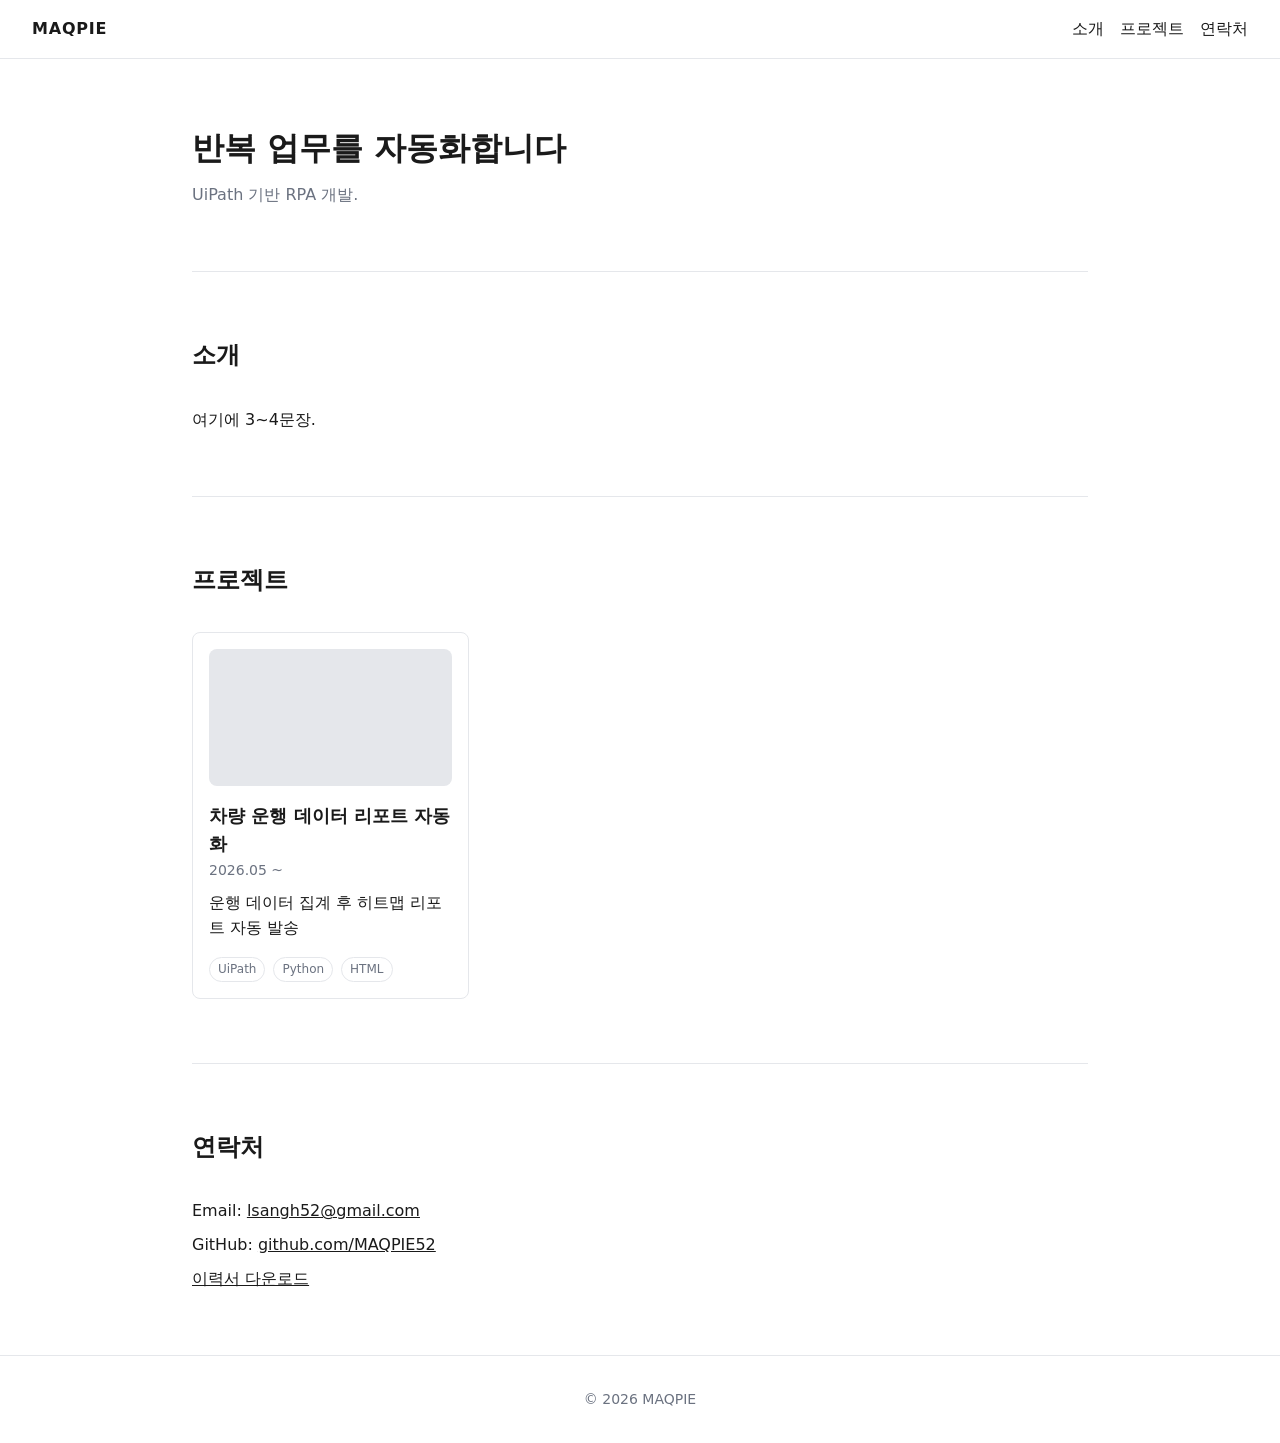
==== index.html @ fbdd6234 "feat: 포트폴리오 기본 뼈대 구현 index.html 마크업을 표준에 맞게 정리하고, projects.json 을 단일 데이터 소스로 쓰는 렌더링 파이프라인을 연결했다.  - " ====
<!DOCTYPE html>
<html lang="ko">
    <head>
        <meta charset="UTF-8">
        <meta name="viewport" content="width=device-width, initial-scale=1.0">
        <title>MAQPIE | Portfolio</title>
        <meta name="description" content="UiPath 기반 RPA 개발자 MAQPIE의 포트폴리오. 반복 업무 자동화 프로젝트를 소개합니다.">
        <meta property="og:type" content="website">
        <meta property="og:title" content="MAQPIE | Portfolio">
        <meta property="og:description" content="UiPath 기반 RPA 개발자 MAQPIE의 포트폴리오.">
        <link rel="stylesheet" href="assets/css/reset.css">
        <link rel="stylesheet" href="assets/css/style.css">
    </head>
    <body>
        <header class="site-header">
            <a href="#hero" class="logo">MAQPIE</a>
            <nav>
                <ul class="nav-list">
                    <li><a href="#about">소개</a></li>
                    <li><a href="#projects">프로젝트</a></li>
                    <li><a href="#contact">연락처</a></li>
                </ul>
            </nav>
        </header>

        <main>
            <section id="hero" class="hero">
                <h1>반복 업무를 자동화합니다</h1>
                <p>UiPath 기반 RPA 개발.</p>
            </section>

            <section id="about">
                <h2>소개</h2>
                <p>여기에 3~4문장.</p>
            </section>

            <section id="projects">
                <h2>프로젝트</h2>
                <!-- 카드는 assets/js/main.js 가 data/projects.json 을 읽어 렌더링합니다 -->
                <ul id="project-list" class="project-list"></ul>
            </section>

            <section id="contact">
                <h2>연락처</h2>
                <ul class="contact-list">
                    <li>Email: <a href="mailto:lsangh52@gmail.com">lsangh52@gmail.com</a></li>
                    <li>GitHub: <a href="https://github.com/MAQPIE52" target="_blank" rel="noopener">github.com/MAQPIE52</a></li>
                    <li><a href="assets/files/resume.pdf" download>이력서 다운로드</a></li>
                </ul>
            </section>
        </main>

        <footer class="site-footer">
            <p>© 2026 MAQPIE</p>
        </footer>

        <script src="assets/js/main.js" defer></script>
    </body>
</html>
---- assets/css/style.css ----
/* MAQPIE Portfolio - 기본 레이아웃 (뼈대) */

:root {
    --color-bg: #ffffff;
    --color-fg: #1a1a1a;
    --color-muted: #6b7280;
    --color-line: #e5e7eb;
    --color-accent: #2563eb;

    --space-sm: 0.5rem;
    --space-md: 1rem;
    --space-lg: 2rem;
    --space-xl: 4rem;

    --radius: 8px;
    --max-width: 960px;
}

body {
    background: var(--color-bg);
    color: var(--color-fg);
    font-family: system-ui, "Apple SD Gothic Neo", "Malgun Gothic", sans-serif;
    line-height: 1.6;
}

/* ---------- 헤더 ---------- */

.site-header {
    position: sticky;
    top: 0;
    z-index: 10;
    display: flex;
    align-items: center;
    justify-content: space-between;
    gap: var(--space-md);
    padding: var(--space-md) var(--space-lg);
    background: var(--color-bg);
    border-bottom: 1px solid var(--color-line);
}

.logo {
    font-weight: 700;
    letter-spacing: 0.05em;
}

.nav-list {
    display: flex;
    gap: var(--space-md);
}

.nav-list a:hover,
.contact-list a:hover {
    color: var(--color-accent);
}

/* ---------- 섹션 공통 ---------- */

main {
    max-width: var(--max-width);
    margin: 0 auto;
    padding: 0 var(--space-lg);
}

main > section {
    padding: var(--space-xl) 0;
    scroll-margin-top: 5rem; /* sticky 헤더에 제목이 가리지 않도록 */
}

main > section + section {
    border-top: 1px solid var(--color-line);
}

h1 {
    font-size: 2rem;
}

h2 {
    font-size: 1.5rem;
    margin-bottom: var(--space-lg);
}

.hero p {
    color: var(--color-muted);
    margin-top: var(--space-sm);
}

/* ---------- 프로젝트 목록 ---------- */

.project-list {
    display: grid;
    grid-template-columns: repeat(auto-fill, minmax(260px, 1fr));
    gap: var(--space-lg);
}

.project-card__link {
    display: block;
    height: 100%;
    padding: var(--space-md);
    border: 1px solid var(--color-line);
    border-radius: var(--radius);
}

.project-card__link:hover {
    border-color: var(--color-accent);
}

.project-card__thumb,
.detail__thumb {
    width: 100%;
    aspect-ratio: 16 / 9;
    object-fit: cover;
    border-radius: var(--radius);
    margin-bottom: var(--space-md);
}

/* 썸네일 파일이 아직 없을 때의 폴백 */
.is-placeholder {
    background: var(--color-line);
}

.project-card__title {
    font-size: 1.125rem;
}

.project-card__period,
.detail__period {
    color: var(--color-muted);
    font-size: 0.875rem;
}

.project-card__summary,
.detail__summary {
    margin-top: var(--space-sm);
}

/* ---------- 기술 스택 태그 ---------- */

.stack-list {
    display: flex;
    flex-wrap: wrap;
    gap: var(--space-sm);
    margin-top: var(--space-md);
}

.stack-tag {
    padding: 0.125rem 0.5rem;
    border: 1px solid var(--color-line);
    border-radius: 999px;
    font-size: 0.75rem;
    color: var(--color-muted);
}

/* ---------- 상세 페이지 ---------- */

.detail__thumb {
    margin-top: var(--space-md);
}

.detail__body {
    margin-top: var(--space-md);
}

.back-link {
    display: inline-block;
    margin-top: var(--space-lg);
    color: var(--color-accent);
}

/* ---------- 연락처 / 푸터 ---------- */

.contact-list {
    display: grid;
    gap: var(--space-sm);
}

.contact-list a {
    text-decoration: underline;
}

.message {
    color: var(--color-muted);
}

.site-footer {
    padding: var(--space-lg);
    border-top: 1px solid var(--color-line);
    text-align: center;
    color: var(--color-muted);
    font-size: 0.875rem;
}

/* ---------- 모바일 ---------- */

@media (max-width: 768px) {
    .site-header {
        flex-direction: column;
        align-items: flex-start;
        gap: var(--space-sm);
    }

    main {
        padding: 0 var(--space-md);
    }

    main > section {
        padding: var(--space-lg) 0;
    }
}
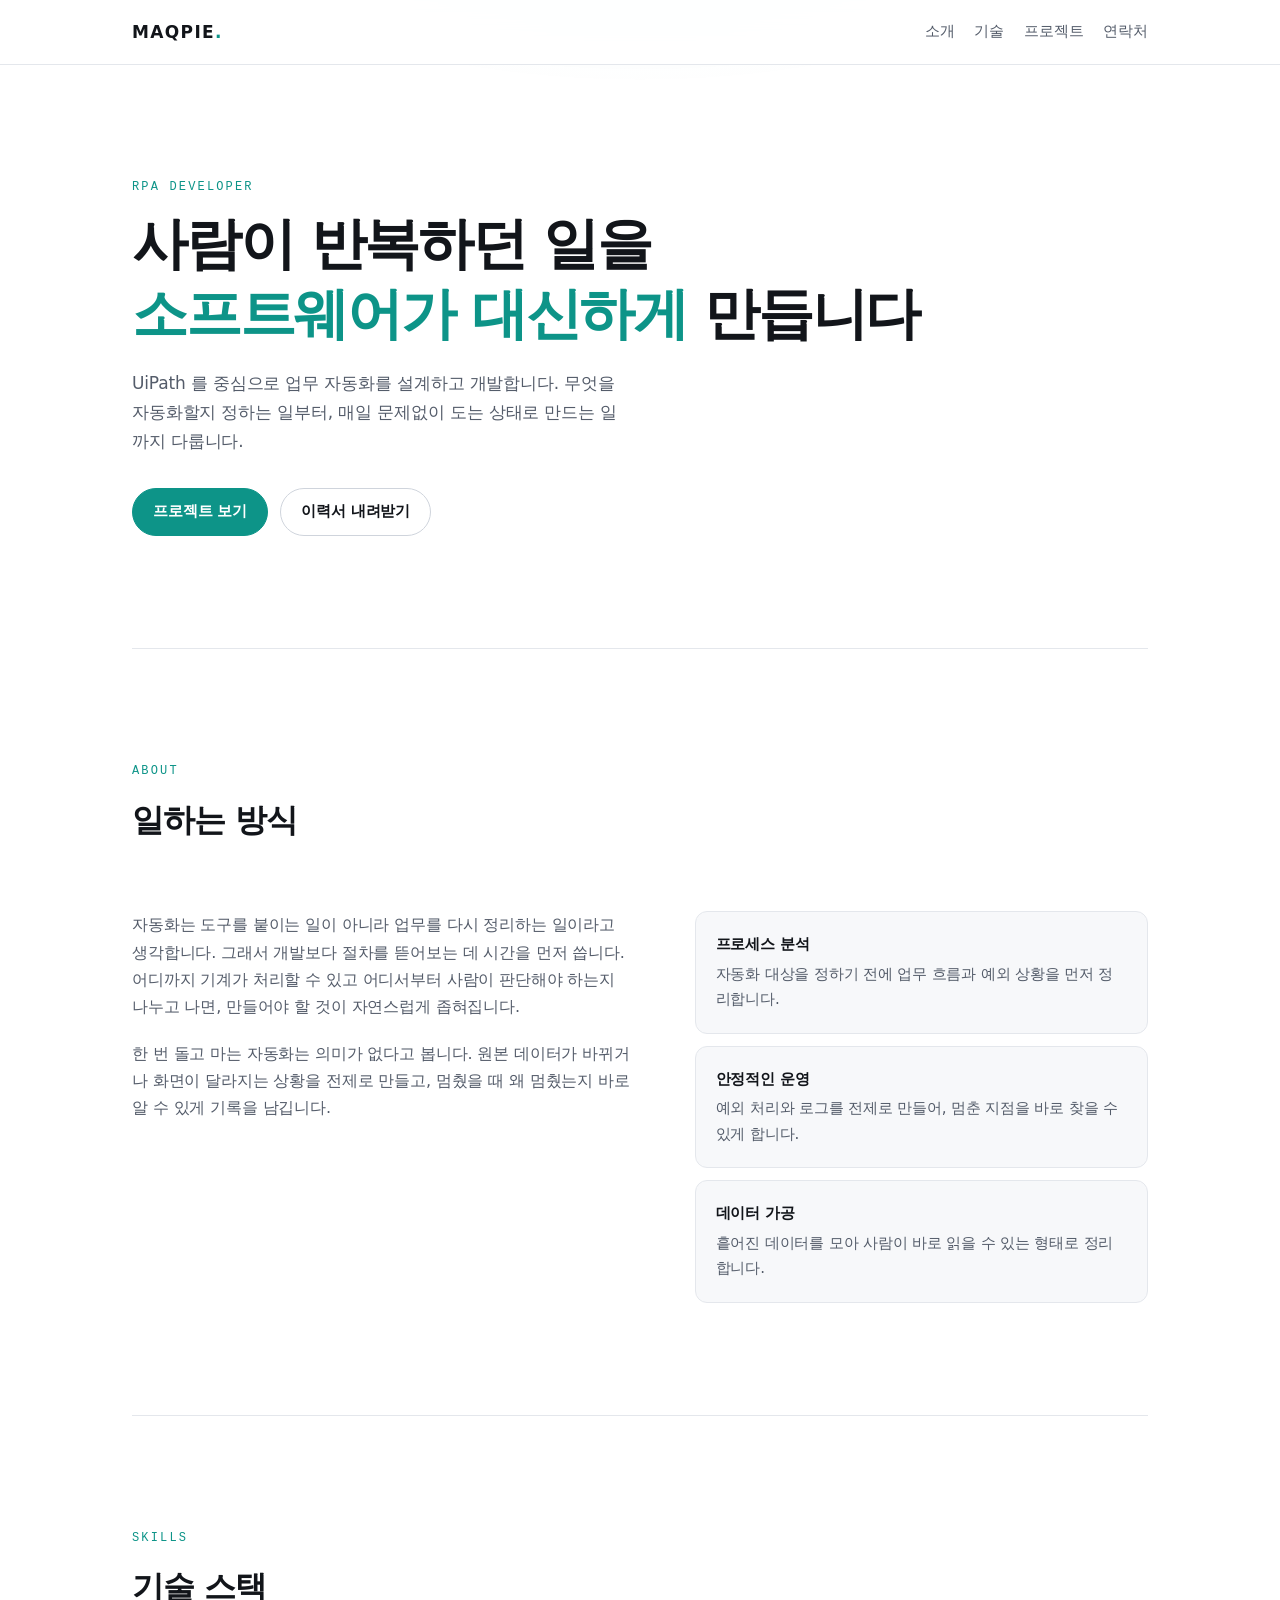
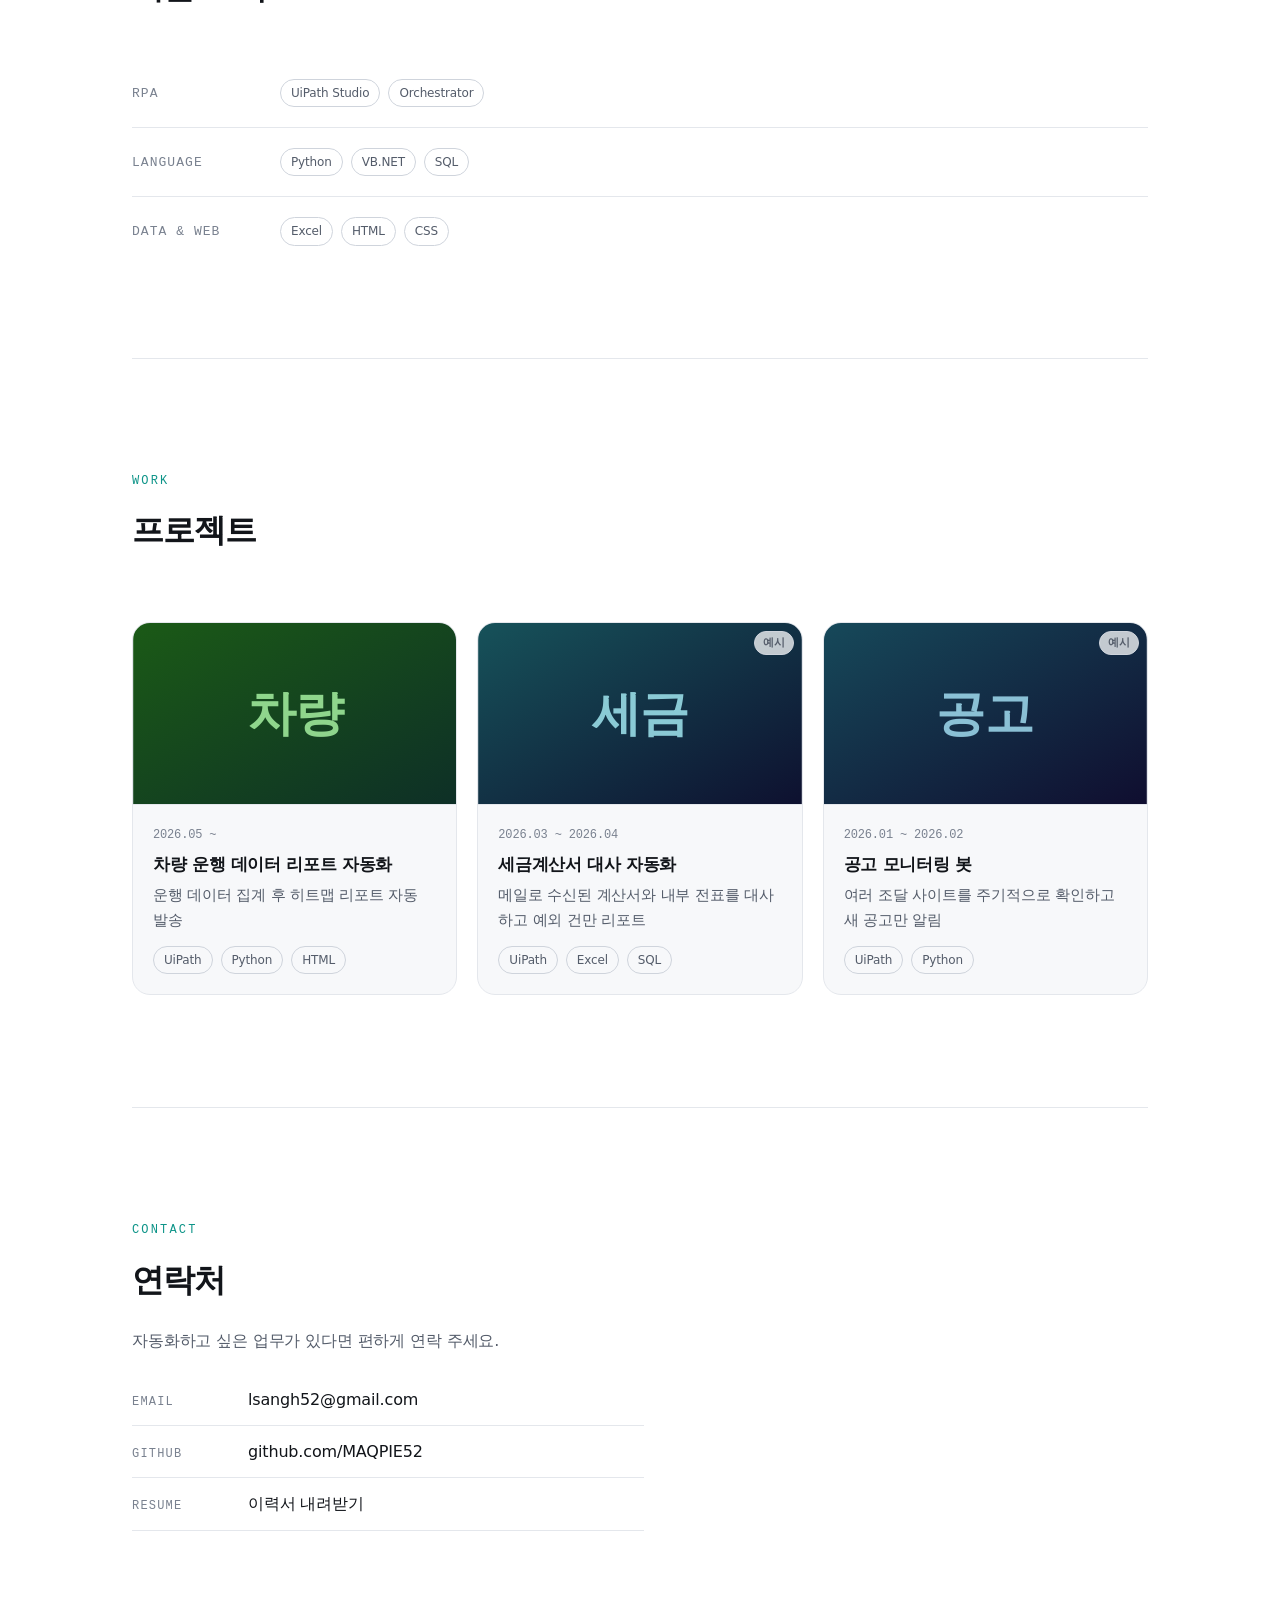
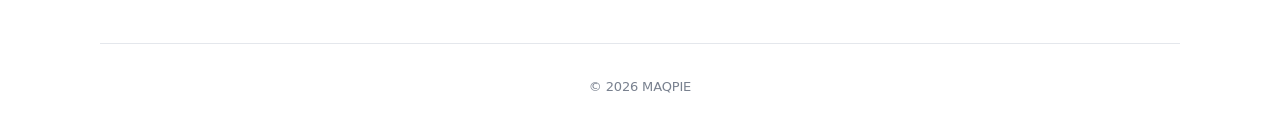
==== commit 88147dc5: "feat: 콘텐츠 채우고 다크 테마로 개편 뼈대만 있던 사이트에 실제 문구와 섹션을 채우고, 대비 강한 다크 테마를 기본으로 적용했다. OS 설정이 라이트일 때만 색을 뒤집는다. " ====
--- a/index.html
+++ b/index.html
@@ -3,49 +3,157 @@
     <head>
         <meta charset="UTF-8">
         <meta name="viewport" content="width=device-width, initial-scale=1.0">
-        <title>MAQPIE | Portfolio</title>
-        <meta name="description" content="UiPath 기반 RPA 개발자 MAQPIE의 포트폴리오. 반복 업무 자동화 프로젝트를 소개합니다.">
+        <meta name="color-scheme" content="dark light">
+        <title>MAQPIE | RPA 개발자 포트폴리오</title>
+        <meta name="description" content="반복 업무를 자동화하는 RPA 개발자 MAQPIE의 포트폴리오. UiPath 기반 업무 자동화 프로젝트를 소개합니다.">
         <meta property="og:type" content="website">
-        <meta property="og:title" content="MAQPIE | Portfolio">
-        <meta property="og:description" content="UiPath 기반 RPA 개발자 MAQPIE의 포트폴리오.">
+        <meta property="og:title" content="MAQPIE | RPA 개발자 포트폴리오">
+        <meta property="og:description" content="반복 업무를 자동화하는 RPA 개발자 MAQPIE의 포트폴리오.">
         <link rel="stylesheet" href="assets/css/reset.css">
         <link rel="stylesheet" href="assets/css/style.css">
     </head>
     <body>
+        <a href="#main" class="skip-link">본문으로 건너뛰기</a>
+
         <header class="site-header">
-            <a href="#hero" class="logo">MAQPIE</a>
-            <nav>
-                <ul class="nav-list">
-                    <li><a href="#about">소개</a></li>
-                    <li><a href="#projects">프로젝트</a></li>
-                    <li><a href="#contact">연락처</a></li>
-                </ul>
-            </nav>
+            <div class="site-header__inner">
+                <a href="#top" class="logo">MAQPIE<span class="logo__dot">.</span></a>
+                <nav aria-label="주요 메뉴">
+                    <ul class="nav-list">
+                        <li><a href="#about">소개</a></li>
+                        <li><a href="#skills">기술</a></li>
+                        <li><a href="#projects">프로젝트</a></li>
+                        <li><a href="#contact">연락처</a></li>
+                    </ul>
+                </nav>
+            </div>
         </header>
 
-        <main>
-            <section id="hero" class="hero">
-                <h1>반복 업무를 자동화합니다</h1>
-                <p>UiPath 기반 RPA 개발.</p>
+        <main id="main">
+            <section id="top" class="hero">
+                <p class="eyebrow">RPA Developer</p>
+                <h1 class="hero__title">
+                    사람이 반복하던 일을<br>
+                    <span class="accent">소프트웨어가 대신하게</span> 만듭니다
+                </h1>
+                <p class="hero__lead">
+                    UiPath 를 중심으로 업무 자동화를 설계하고 개발합니다.
+                    무엇을 자동화할지 정하는 일부터, 매일 문제없이 도는 상태로 만드는 일까지 다룹니다.
+                </p>
+                <div class="hero__actions">
+                    <a href="#projects" class="button button--primary">프로젝트 보기</a>
+                    <a href="assets/files/resume.pdf" class="button" download>이력서 내려받기</a>
+                </div>
             </section>
 
-            <section id="about">
-                <h2>소개</h2>
-                <p>여기에 3~4문장.</p>
+            <section id="about" class="section">
+                <p class="section__label">About</p>
+                <h2 class="section__title">일하는 방식</h2>
+
+                <div class="about">
+                    <div class="about__text">
+                        <p>
+                            자동화는 도구를 붙이는 일이 아니라 업무를 다시 정리하는 일이라고 생각합니다.
+                            그래서 개발보다 절차를 뜯어보는 데 시간을 먼저 씁니다.
+                            어디까지 기계가 처리할 수 있고 어디서부터 사람이 판단해야 하는지 나누고 나면,
+                            만들어야 할 것이 자연스럽게 좁혀집니다.
+                        </p>
+                        <p>
+                            한 번 돌고 마는 자동화는 의미가 없다고 봅니다.
+                            원본 데이터가 바뀌거나 화면이 달라지는 상황을 전제로 만들고,
+                            멈췄을 때 왜 멈췄는지 바로 알 수 있게 기록을 남깁니다.
+                        </p>
+                    </div>
+
+                    <ul class="about__cards">
+                        <li class="card">
+                            <h3 class="card__title">프로세스 분석</h3>
+                            <p class="card__body">
+                                자동화 대상을 정하기 전에 업무 흐름과 예외 상황을 먼저 정리합니다.
+                            </p>
+                        </li>
+                        <li class="card">
+                            <h3 class="card__title">안정적인 운영</h3>
+                            <p class="card__body">
+                                예외 처리와 로그를 전제로 만들어, 멈춘 지점을 바로 찾을 수 있게 합니다.
+                            </p>
+                        </li>
+                        <li class="card">
+                            <h3 class="card__title">데이터 가공</h3>
+                            <p class="card__body">
+                                흩어진 데이터를 모아 사람이 바로 읽을 수 있는 형태로 정리합니다.
+                            </p>
+                        </li>
+                    </ul>
+                </div>
             </section>
 
-            <section id="projects">
-                <h2>프로젝트</h2>
-                <!-- 카드는 assets/js/main.js 가 data/projects.json 을 읽어 렌더링합니다 -->
-                <ul id="project-list" class="project-list"></ul>
+            <!-- 기술 스택은 실제 사용 도구에 맞게 자유롭게 더하거나 빼세요 -->
+            <section id="skills" class="section">
+                <p class="section__label">Skills</p>
+                <h2 class="section__title">기술 스택</h2>
+
+                <dl class="skills">
+                    <div class="skills__group">
+                        <dt>RPA</dt>
+                        <dd>
+                            <ul class="tag-list">
+                                <li class="tag">UiPath Studio</li>
+                                <li class="tag">Orchestrator</li>
+                            </ul>
+                        </dd>
+                    </div>
+                    <div class="skills__group">
+                        <dt>Language</dt>
+                        <dd>
+                            <ul class="tag-list">
+                                <li class="tag">Python</li>
+                                <li class="tag">VB.NET</li>
+                                <li class="tag">SQL</li>
+                            </ul>
+                        </dd>
+                    </div>
+                    <div class="skills__group">
+                        <dt>Data &amp; Web</dt>
+                        <dd>
+                            <ul class="tag-list">
+                                <li class="tag">Excel</li>
+                                <li class="tag">HTML</li>
+                                <li class="tag">CSS</li>
+                            </ul>
+                        </dd>
+                    </div>
+                </dl>
             </section>
 
-            <section id="contact">
-                <h2>연락처</h2>
+            <section id="projects" class="section">
+                <p class="section__label">Work</p>
+                <h2 class="section__title">프로젝트</h2>
+                <!-- 카드는 assets/js/main.js 가 data/projects.json 을 읽어 렌더링합니다 -->
+                <ul id="project-list" class="project-list">
+                    <li class="message">프로젝트를 불러오는 중…</li>
+                </ul>
+            </section>
+
+            <section id="contact" class="section">
+                <p class="section__label">Contact</p>
+                <h2 class="section__title">연락처</h2>
+                <p class="contact__lead">
+                    자동화하고 싶은 업무가 있다면 편하게 연락 주세요.
+                </p>
                 <ul class="contact-list">
-                    <li>Email: <a href="mailto:lsangh52@gmail.com">lsangh52@gmail.com</a></li>
-                    <li>GitHub: <a href="https://github.com/MAQPIE52" target="_blank" rel="noopener">github.com/MAQPIE52</a></li>
-                    <li><a href="assets/files/resume.pdf" download>이력서 다운로드</a></li>
+                    <li>
+                        <span class="contact-list__key">Email</span>
+                        <a href="mailto:lsangh52@gmail.com">lsangh52@gmail.com</a>
+                    </li>
+                    <li>
+                        <span class="contact-list__key">GitHub</span>
+                        <a href="https://github.com/MAQPIE52" target="_blank" rel="noopener">github.com/MAQPIE52</a>
+                    </li>
+                    <li>
+                        <span class="contact-list__key">Resume</span>
+                        <a href="assets/files/resume.pdf" download>이력서 내려받기</a>
+                    </li>
                 </ul>
             </section>
         </main>
--- a/assets/css/style.css
+++ b/assets/css/style.css
@@ -1,59 +1,159 @@
-/* MAQPIE Portfolio - 기본 레이아웃 (뼈대) */
+/* ==================================================================
+   MAQPIE Portfolio - 다크 기본 테마
+   ================================================================== */
 
 :root {
-    --color-bg: #ffffff;
-    --color-fg: #1a1a1a;
-    --color-muted: #6b7280;
-    --color-line: #e5e7eb;
-    --color-accent: #2563eb;
-
-    --space-sm: 0.5rem;
-    --space-md: 1rem;
+    /* 배경 계층 */
+    --bg: #08090c;
+    --surface: #101318;
+    --surface-hover: #151920;
+    --border: #232833;
+    --border-strong: #333a48;
+
+    /* 글자 */
+    --fg: #f2f4f8;
+    --fg-muted: #98a1b0;
+    --fg-faint: #6b7382;
+
+    /* 포인트 */
+    --accent: #5eead4;
+    --accent-dim: #2dd4bf;
+    --accent-glow: rgba(94, 234, 212, 0.14);
+
+    /* 간격 */
+    --space-2xs: 0.25rem;
+    --space-xs: 0.5rem;
+    --space-sm: 0.75rem;
+    --space-md: 1.25rem;
     --space-lg: 2rem;
     --space-xl: 4rem;
-
-    --radius: 8px;
-    --max-width: 960px;
+    --space-2xl: 7rem;
+
+    --radius-sm: 6px;
+    --radius: 12px;
+    --radius-lg: 18px;
+
+    --max-width: 1080px;
+    --header-height: 4rem;
+
+    --font-sans: "Pretendard", -apple-system, BlinkMacSystemFont, system-ui,
+        "Apple SD Gothic Neo", "Malgun Gothic", sans-serif;
+    --font-mono: ui-monospace, SFMono-Regular, "SF Mono", Menlo, monospace;
+}
+
+html {
+    scroll-behavior: smooth;
 }
 
 body {
-    background: var(--color-bg);
-    color: var(--color-fg);
-    font-family: system-ui, "Apple SD Gothic Neo", "Malgun Gothic", sans-serif;
-    line-height: 1.6;
-}
-
-/* ---------- 헤더 ---------- */
+    background: var(--bg);
+    color: var(--fg);
+    font-family: var(--font-sans);
+    font-size: 1rem;
+    line-height: 1.7;
+    letter-spacing: -0.01em;
+    -webkit-font-smoothing: antialiased;
+}
+
+/* 히어로 뒤에 은은한 광원 하나 */
+body::before {
+    content: "";
+    position: fixed;
+    inset: -20vh 0 auto 0;
+    height: 70vh;
+    background: radial-gradient(
+        60% 60% at 50% 0%,
+        var(--accent-glow) 0%,
+        transparent 70%
+    );
+    pointer-events: none;
+    z-index: 0;
+}
+
+body > * {
+    position: relative;
+    z-index: 1;
+}
+
+::selection {
+    background: var(--accent);
+    color: #06231f;
+}
+
+:focus-visible {
+    outline: 2px solid var(--accent);
+    outline-offset: 3px;
+    border-radius: var(--radius-sm);
+}
+
+.skip-link {
+    position: absolute;
+    left: -9999px;
+    top: var(--space-xs);
+    padding: var(--space-xs) var(--space-md);
+    background: var(--accent);
+    color: #06231f;
+    border-radius: var(--radius-sm);
+    font-weight: 600;
+}
+
+.skip-link:focus {
+    left: var(--space-md);
+    z-index: 100;
+}
+
+/* ------------------------------------------------------------------
+   헤더
+   ------------------------------------------------------------------ */
 
 .site-header {
     position: sticky;
     top: 0;
-    z-index: 10;
+    z-index: 20;
+    background: color-mix(in srgb, var(--bg) 82%, transparent);
+    backdrop-filter: blur(12px);
+    border-bottom: 1px solid var(--border);
+}
+
+.site-header__inner {
+    max-width: var(--max-width);
+    height: var(--header-height);
+    margin: 0 auto;
+    padding: 0 var(--space-lg);
     display: flex;
     align-items: center;
     justify-content: space-between;
     gap: var(--space-md);
-    padding: var(--space-md) var(--space-lg);
-    background: var(--color-bg);
-    border-bottom: 1px solid var(--color-line);
 }
 
 .logo {
-    font-weight: 700;
-    letter-spacing: 0.05em;
+    font-weight: 800;
+    font-size: 1.0625rem;
+    letter-spacing: 0.08em;
+}
+
+.logo__dot {
+    color: var(--accent);
 }
 
 .nav-list {
     display: flex;
     gap: var(--space-md);
-}
-
-.nav-list a:hover,
-.contact-list a:hover {
-    color: var(--color-accent);
-}
-
-/* ---------- 섹션 공통 ---------- */
+    font-size: 0.9375rem;
+    color: var(--fg-muted);
+}
+
+.nav-list a {
+    transition: color 0.15s ease;
+}
+
+.nav-list a:hover {
+    color: var(--fg);
+}
+
+/* ------------------------------------------------------------------
+   레이아웃 공통
+   ------------------------------------------------------------------ */
 
 main {
     max-width: var(--max-width);
@@ -61,148 +161,501 @@
     padding: 0 var(--space-lg);
 }
 
-main > section {
-    padding: var(--space-xl) 0;
-    scroll-margin-top: 5rem; /* sticky 헤더에 제목이 가리지 않도록 */
-}
-
-main > section + section {
-    border-top: 1px solid var(--color-line);
-}
-
-h1 {
-    font-size: 2rem;
-}
-
-h2 {
-    font-size: 1.5rem;
-    margin-bottom: var(--space-lg);
-}
-
-.hero p {
-    color: var(--color-muted);
-    margin-top: var(--space-sm);
-}
-
-/* ---------- 프로젝트 목록 ---------- */
+.section {
+    padding: var(--space-2xl) 0;
+    border-top: 1px solid var(--border);
+    scroll-margin-top: var(--header-height);
+}
+
+.section__label,
+.eyebrow {
+    font-family: var(--font-mono);
+    font-size: 0.75rem;
+    letter-spacing: 0.18em;
+    text-transform: uppercase;
+    color: var(--accent);
+    margin-bottom: var(--space-sm);
+}
+
+.section__title {
+    font-size: clamp(1.5rem, 3vw, 2rem);
+    font-weight: 700;
+    letter-spacing: -0.03em;
+    margin-bottom: var(--space-xl);
+}
+
+.accent {
+    color: var(--accent);
+}
+
+/* ------------------------------------------------------------------
+   히어로
+   ------------------------------------------------------------------ */
+
+.hero {
+    padding: var(--space-2xl) 0;
+    scroll-margin-top: var(--header-height);
+}
+
+.hero__title {
+    font-size: clamp(2rem, 6vw, 3.5rem);
+    font-weight: 800;
+    line-height: 1.25;
+    letter-spacing: -0.04em;
+}
+
+.hero__lead {
+    max-width: 46ch;
+    margin-top: var(--space-md);
+    color: var(--fg-muted);
+    font-size: 1.0625rem;
+}
+
+.hero__actions {
+    display: flex;
+    flex-wrap: wrap;
+    gap: var(--space-sm);
+    margin-top: var(--space-lg);
+}
+
+.button {
+    display: inline-flex;
+    align-items: center;
+    padding: 0.625rem 1.25rem;
+    border: 1px solid var(--border-strong);
+    border-radius: 999px;
+    font-size: 0.9375rem;
+    font-weight: 600;
+    transition: background 0.15s ease, border-color 0.15s ease,
+        transform 0.15s ease;
+}
+
+.button:hover {
+    background: var(--surface-hover);
+    border-color: var(--fg-faint);
+    transform: translateY(-1px);
+}
+
+.button--primary {
+    background: var(--accent);
+    border-color: var(--accent);
+    color: #06231f;
+}
+
+.button--primary:hover {
+    background: var(--accent-dim);
+    border-color: var(--accent-dim);
+}
+
+/* ------------------------------------------------------------------
+   소개
+   ------------------------------------------------------------------ */
+
+.about {
+    display: grid;
+    grid-template-columns: 1.1fr 1fr;
+    gap: var(--space-xl);
+    align-items: start;
+}
+
+.about__text p + p {
+    margin-top: var(--space-md);
+}
+
+.about__text p {
+    color: var(--fg-muted);
+}
+
+.about__cards {
+    display: grid;
+    gap: var(--space-sm);
+}
+
+.card {
+    padding: var(--space-md);
+    background: var(--surface);
+    border: 1px solid var(--border);
+    border-radius: var(--radius);
+}
+
+.card__title {
+    font-size: 0.9375rem;
+    font-weight: 700;
+}
+
+.card__body {
+    margin-top: var(--space-2xs);
+    color: var(--fg-muted);
+    font-size: 0.9375rem;
+}
+
+/* ------------------------------------------------------------------
+   기술 스택
+   ------------------------------------------------------------------ */
+
+.skills {
+    display: grid;
+    gap: var(--space-md);
+}
+
+.skills__group {
+    display: grid;
+    grid-template-columns: 8rem 1fr;
+    gap: var(--space-md);
+    align-items: baseline;
+    padding-bottom: var(--space-md);
+    border-bottom: 1px solid var(--border);
+}
+
+.skills__group:last-child {
+    border-bottom: 0;
+    padding-bottom: 0;
+}
+
+.skills__group dt {
+    font-family: var(--font-mono);
+    font-size: 0.8125rem;
+    letter-spacing: 0.08em;
+    text-transform: uppercase;
+    color: var(--fg-faint);
+}
+
+/* ------------------------------------------------------------------
+   태그
+   ------------------------------------------------------------------ */
+
+.tag-list {
+    display: flex;
+    flex-wrap: wrap;
+    gap: var(--space-xs);
+}
+
+.tag {
+    padding: 0.1875rem 0.625rem;
+    border: 1px solid var(--border-strong);
+    border-radius: 999px;
+    font-size: 0.75rem;
+    color: var(--fg-muted);
+    white-space: nowrap;
+}
+
+/* ------------------------------------------------------------------
+   프로젝트 목록
+   ------------------------------------------------------------------ */
 
 .project-list {
     display: grid;
-    grid-template-columns: repeat(auto-fill, minmax(260px, 1fr));
+    grid-template-columns: repeat(auto-fill, minmax(280px, 1fr));
+    gap: var(--space-md);
+}
+
+.project-card__link {
+    display: flex;
+    flex-direction: column;
+    height: 100%;
+    background: var(--surface);
+    border: 1px solid var(--border);
+    border-radius: var(--radius-lg);
+    overflow: hidden;
+    transition: border-color 0.15s ease, transform 0.15s ease,
+        background 0.15s ease;
+}
+
+.project-card__link:hover {
+    background: var(--surface-hover);
+    border-color: var(--border-strong);
+    transform: translateY(-3px);
+}
+
+.project-card__media {
+    position: relative;
+    border-bottom: 1px solid var(--border);
+}
+
+.project-card__thumb {
+    width: 100%;
+    aspect-ratio: 16 / 9;
+    object-fit: cover;
+}
+
+.badge {
+    position: absolute;
+    top: var(--space-xs);
+    right: var(--space-xs);
+    padding: 0.125rem 0.5rem;
+    border-radius: 999px;
+    background: color-mix(in srgb, var(--bg) 75%, transparent);
+    border: 1px solid var(--border-strong);
+    backdrop-filter: blur(6px);
+    font-size: 0.6875rem;
+    font-weight: 600;
+    color: var(--fg-muted);
+}
+
+.project-card__body {
+    display: flex;
+    flex-direction: column;
+    gap: var(--space-2xs);
+    padding: var(--space-md);
+}
+
+.project-card__period {
+    font-family: var(--font-mono);
+    font-size: 0.75rem;
+    color: var(--fg-faint);
+}
+
+.project-card__title {
+    font-size: 1.0625rem;
+    font-weight: 700;
+    letter-spacing: -0.02em;
+}
+
+.project-card__summary {
+    color: var(--fg-muted);
+    font-size: 0.9375rem;
+}
+
+.project-card__body .tag-list {
+    margin-top: var(--space-xs);
+}
+
+/* ------------------------------------------------------------------
+   프로젝트 상세
+   ------------------------------------------------------------------ */
+
+.detail {
+    padding: var(--space-xl) 0 var(--space-2xl);
+}
+
+.detail__title {
+    font-size: clamp(1.75rem, 4vw, 2.5rem);
+    font-weight: 800;
+    letter-spacing: -0.03em;
+    line-height: 1.3;
+}
+
+.detail__summary {
+    margin-top: var(--space-xs);
+    color: var(--fg-muted);
+    font-size: 1.0625rem;
+}
+
+.detail__meta {
+    display: flex;
+    flex-wrap: wrap;
     gap: var(--space-lg);
-}
-
-.project-card__link {
-    display: block;
-    height: 100%;
-    padding: var(--space-md);
-    border: 1px solid var(--color-line);
-    border-radius: var(--radius);
-}
-
-.project-card__link:hover {
-    border-color: var(--color-accent);
-}
-
-.project-card__thumb,
+    margin-top: var(--space-md);
+    padding-top: var(--space-md);
+    border-top: 1px solid var(--border);
+}
+
+.detail__meta dt {
+    font-family: var(--font-mono);
+    font-size: 0.75rem;
+    letter-spacing: 0.08em;
+    text-transform: uppercase;
+    color: var(--fg-faint);
+}
+
+.detail__meta dd {
+    font-size: 0.9375rem;
+}
+
 .detail__thumb {
     width: 100%;
     aspect-ratio: 16 / 9;
+    max-height: 22rem;
     object-fit: cover;
-    border-radius: var(--radius);
-    margin-bottom: var(--space-md);
-}
-
-/* 썸네일 파일이 아직 없을 때의 폴백 */
-.is-placeholder {
-    background: var(--color-line);
-}
-
-.project-card__title {
-    font-size: 1.125rem;
-}
-
-.project-card__period,
-.detail__period {
-    color: var(--color-muted);
-    font-size: 0.875rem;
-}
-
-.project-card__summary,
-.detail__summary {
-    margin-top: var(--space-sm);
-}
-
-/* ---------- 기술 스택 태그 ---------- */
-
-.stack-list {
-    display: flex;
-    flex-wrap: wrap;
-    gap: var(--space-sm);
-    margin-top: var(--space-md);
-}
-
-.stack-tag {
-    padding: 0.125rem 0.5rem;
-    border: 1px solid var(--color-line);
-    border-radius: 999px;
-    font-size: 0.75rem;
-    color: var(--color-muted);
-}
-
-/* ---------- 상세 페이지 ---------- */
-
-.detail__thumb {
-    margin-top: var(--space-md);
-}
-
-.detail__body {
-    margin-top: var(--space-md);
+    margin-top: var(--space-lg);
+    border: 1px solid var(--border);
+    border-radius: var(--radius-lg);
+}
+
+.detail__block {
+    margin-top: var(--space-xl);
+}
+
+.detail__block-title {
+    font-size: 0.8125rem;
+    font-family: var(--font-mono);
+    letter-spacing: 0.14em;
+    text-transform: uppercase;
+    color: var(--accent);
+    margin-bottom: var(--space-sm);
+}
+
+.detail__block p {
+    color: var(--fg-muted);
+    max-width: 68ch;
+}
+
+.detail__steps {
+    display: grid;
+    gap: var(--space-xs);
+    max-width: 68ch;
+    color: var(--fg-muted);
+}
+
+.detail__steps li {
+    position: relative;
+    padding-left: 1.25rem;
+}
+
+.detail__steps li::before {
+    content: "";
+    position: absolute;
+    left: 0;
+    top: 0.75em;
+    width: 6px;
+    height: 6px;
+    border-radius: 50%;
+    background: var(--accent);
 }
 
 .back-link {
     display: inline-block;
-    margin-top: var(--space-lg);
-    color: var(--color-accent);
-}
-
-/* ---------- 연락처 / 푸터 ---------- */
+    margin: var(--space-2xl) 0 var(--space-xl);
+    color: var(--fg-muted);
+    font-size: 0.9375rem;
+    transition: color 0.15s ease;
+}
+
+.back-link:hover {
+    color: var(--accent);
+}
+
+/* ------------------------------------------------------------------
+   연락처 / 푸터 / 상태 메시지
+   ------------------------------------------------------------------ */
+
+/* 연락처는 제목 바로 아래 안내 문구가 붙으므로 제목 여백을 줄입니다. */
+#contact .section__title {
+    margin-bottom: var(--space-md);
+}
+
+.contact__lead {
+    color: var(--fg-muted);
+    margin-bottom: var(--space-lg);
+}
 
 .contact-list {
     display: grid;
     gap: var(--space-sm);
+    max-width: 32rem;
+}
+
+.contact-list li {
+    display: grid;
+    grid-template-columns: 6rem 1fr;
+    gap: var(--space-md);
+    align-items: baseline;
+    padding-bottom: var(--space-sm);
+    border-bottom: 1px solid var(--border);
+}
+
+.contact-list__key {
+    font-family: var(--font-mono);
+    font-size: 0.75rem;
+    letter-spacing: 0.1em;
+    text-transform: uppercase;
+    color: var(--fg-faint);
 }
 
 .contact-list a {
-    text-decoration: underline;
+    color: var(--fg);
+    transition: color 0.15s ease;
+}
+
+.contact-list a:hover {
+    color: var(--accent);
 }
 
 .message {
-    color: var(--color-muted);
+    color: var(--fg-faint);
+    font-size: 0.9375rem;
 }
 
 .site-footer {
+    max-width: var(--max-width);
+    margin: 0 auto;
     padding: var(--space-lg);
-    border-top: 1px solid var(--color-line);
+    border-top: 1px solid var(--border);
     text-align: center;
-    color: var(--color-muted);
-    font-size: 0.875rem;
-}
-
-/* ---------- 모바일 ---------- */
-
-@media (max-width: 768px) {
-    .site-header {
-        flex-direction: column;
-        align-items: flex-start;
+    color: var(--fg-faint);
+    font-size: 0.8125rem;
+}
+
+/* ------------------------------------------------------------------
+   반응형
+   ------------------------------------------------------------------ */
+
+@media (max-width: 900px) {
+    .about {
+        grid-template-columns: 1fr;
+        gap: var(--space-lg);
+    }
+}
+
+@media (max-width: 640px) {
+    :root {
+        --space-2xl: 4rem;
+        --space-xl: 2.5rem;
+    }
+
+    main,
+    .site-header__inner {
+        padding-left: var(--space-md);
+        padding-right: var(--space-md);
+    }
+
+    .site-header__inner {
         gap: var(--space-sm);
     }
 
-    main {
-        padding: 0 var(--space-md);
-    }
-
-    main > section {
-        padding: var(--space-lg) 0;
-    }
-}
+    .nav-list {
+        gap: var(--space-sm);
+        font-size: 0.875rem;
+    }
+
+    .skills__group {
+        grid-template-columns: 1fr;
+        gap: var(--space-xs);
+    }
+
+    .contact-list li {
+        grid-template-columns: 1fr;
+        gap: var(--space-2xs);
+    }
+}
+
+/* ------------------------------------------------------------------
+   라이트 모드 - OS 설정이 밝은 테마일 때만 색을 뒤집습니다.
+   ------------------------------------------------------------------ */
+
+@media (prefers-color-scheme: light) {
+    :root {
+        --bg: #ffffff;
+        --surface: #f7f8fa;
+        --surface-hover: #f0f2f5;
+        --border: #e4e7ec;
+        --border-strong: #cfd4dc;
+
+        --fg: #12151a;
+        --fg-muted: #545c6a;
+        --fg-faint: #79818f;
+
+        --accent: #0d9488;
+        --accent-dim: #0f766e;
+        --accent-glow: rgba(13, 148, 136, 0.1);
+    }
+
+    .button--primary,
+    ::selection {
+        color: #ffffff;
+    }
+
+    .skip-link {
+        color: #ffffff;
+    }
+}
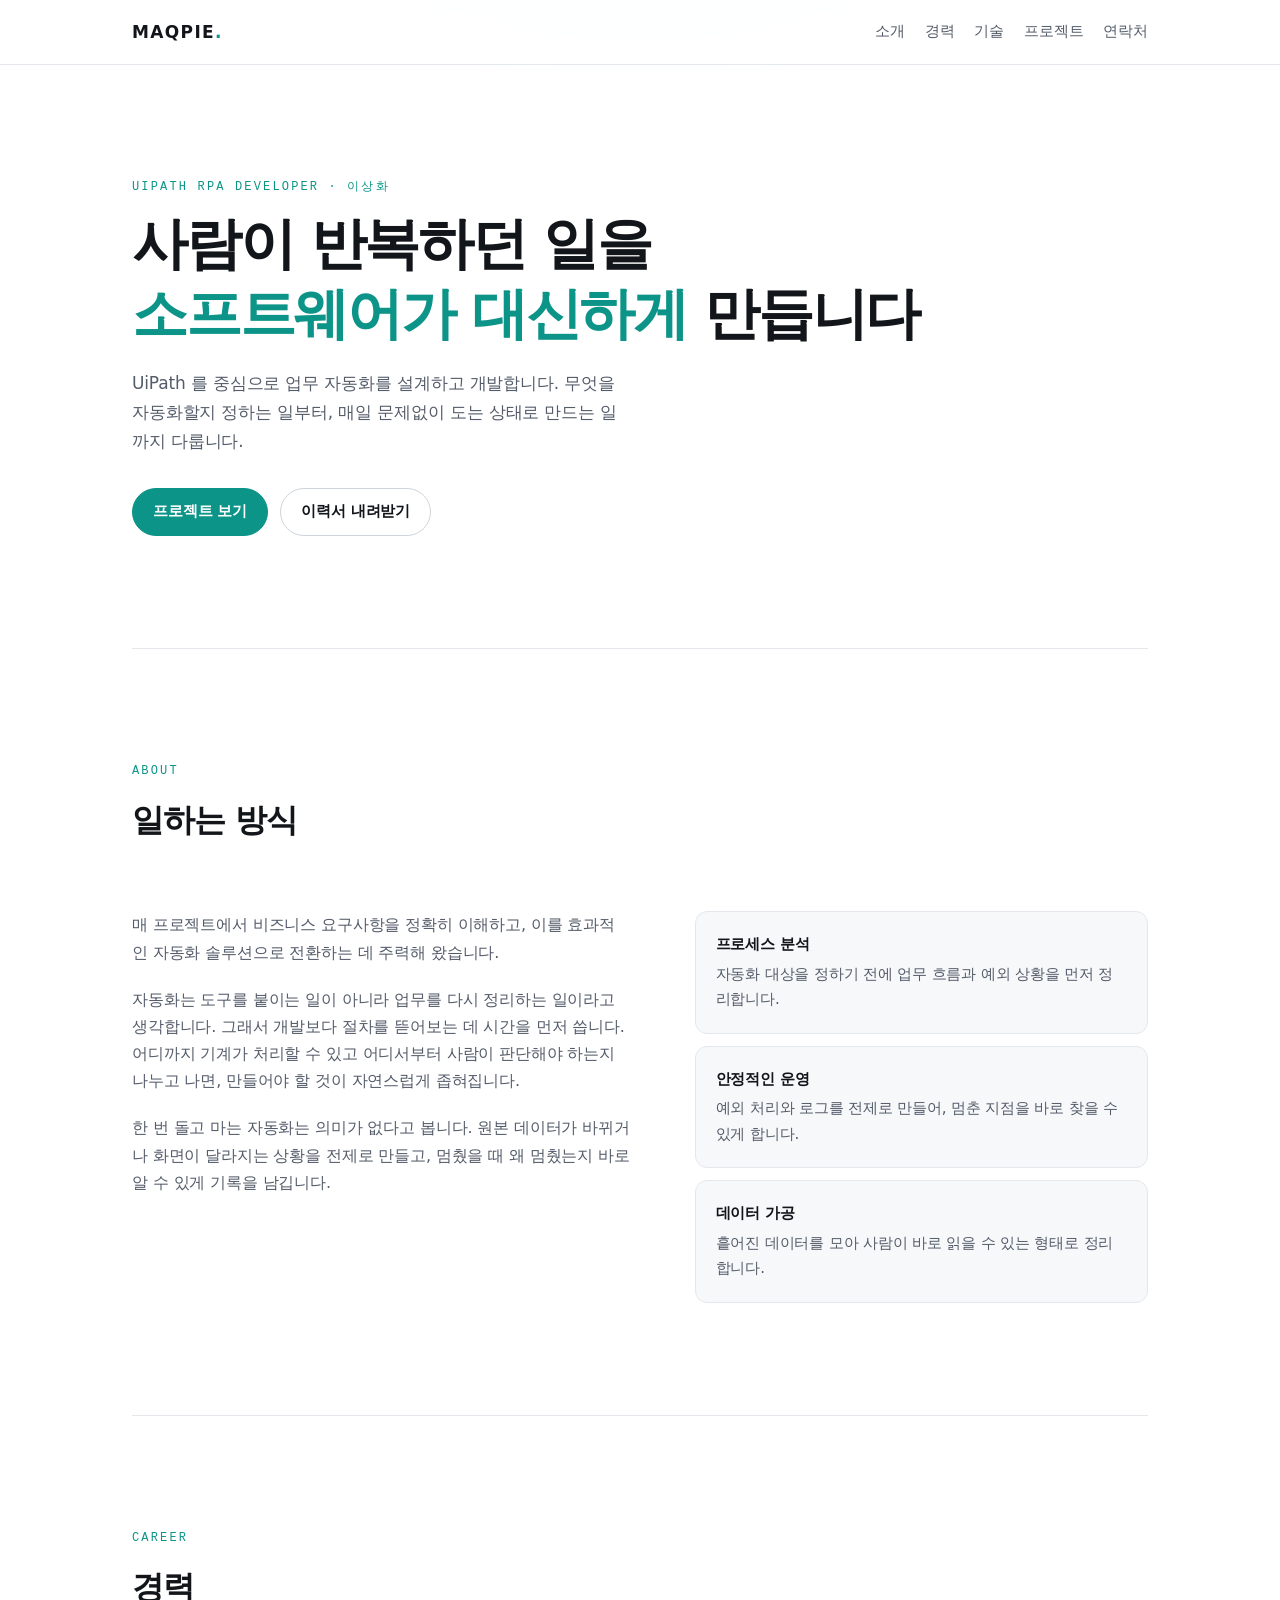
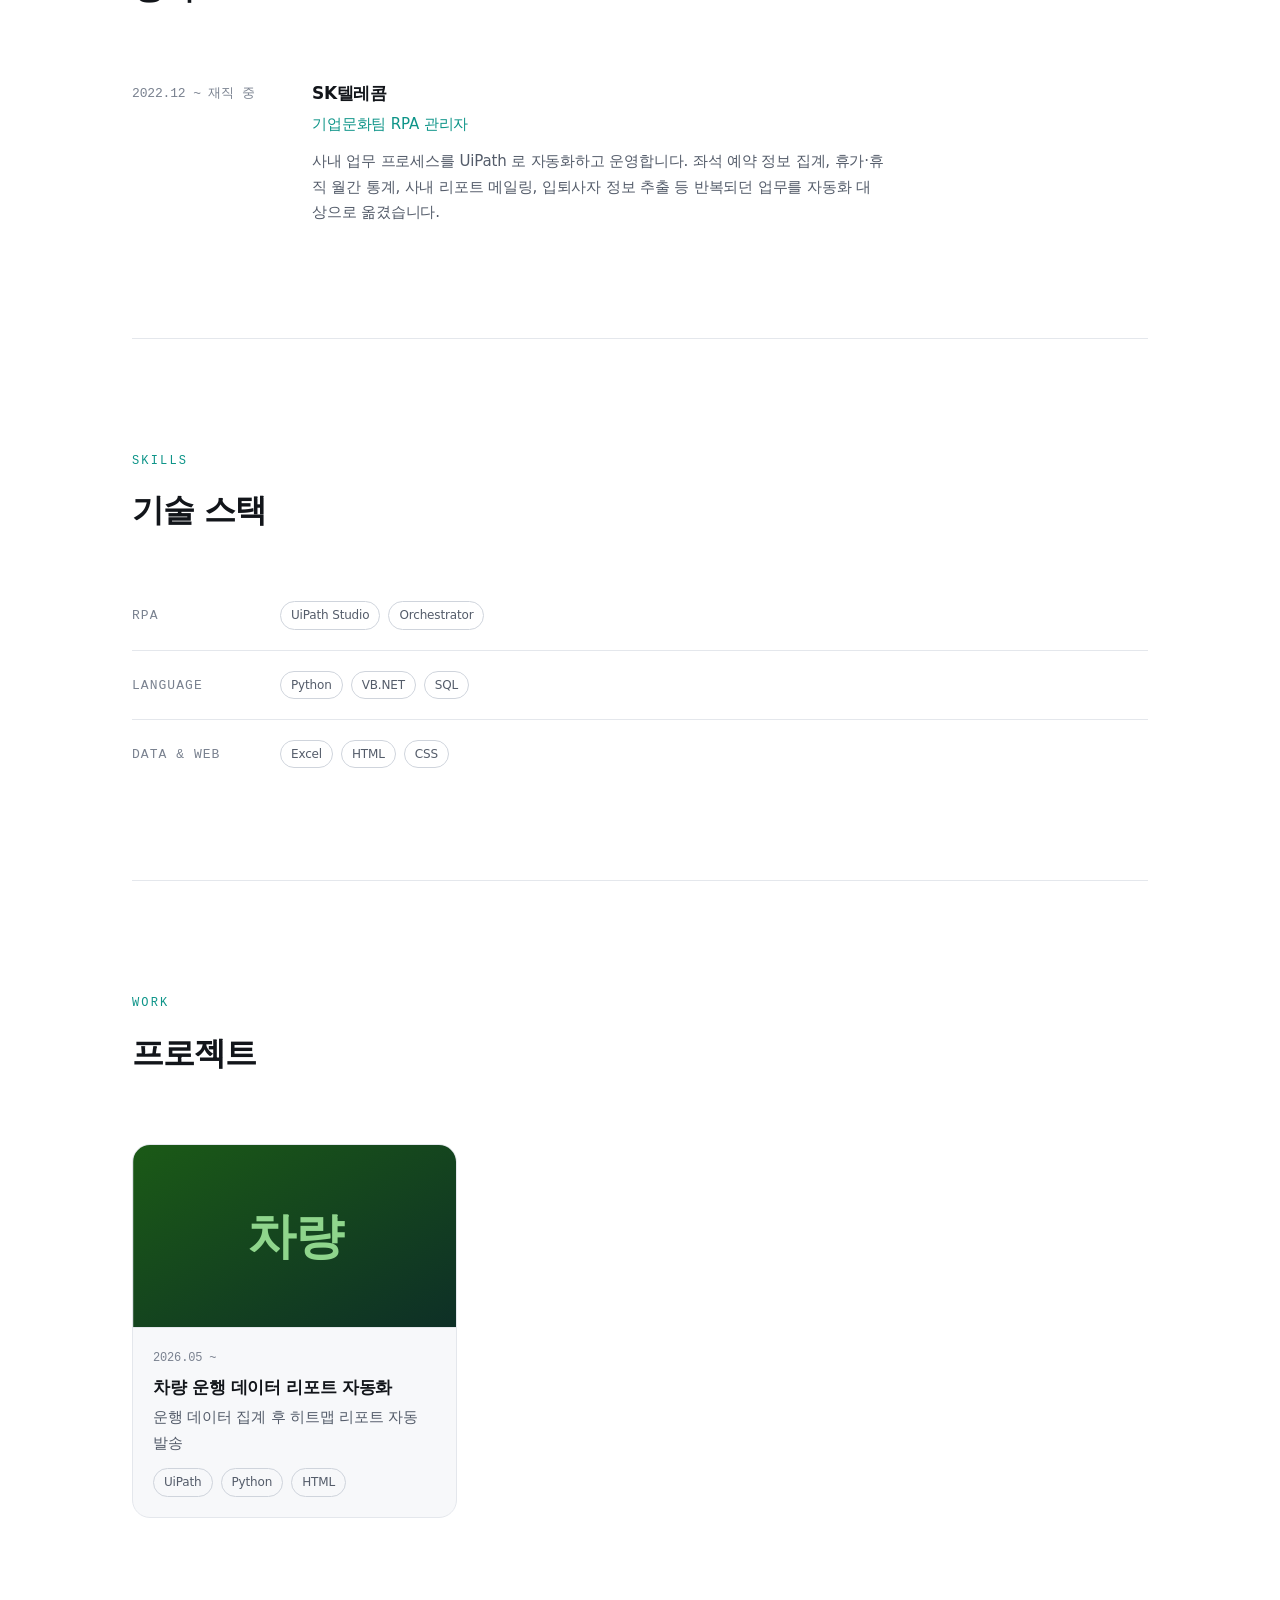
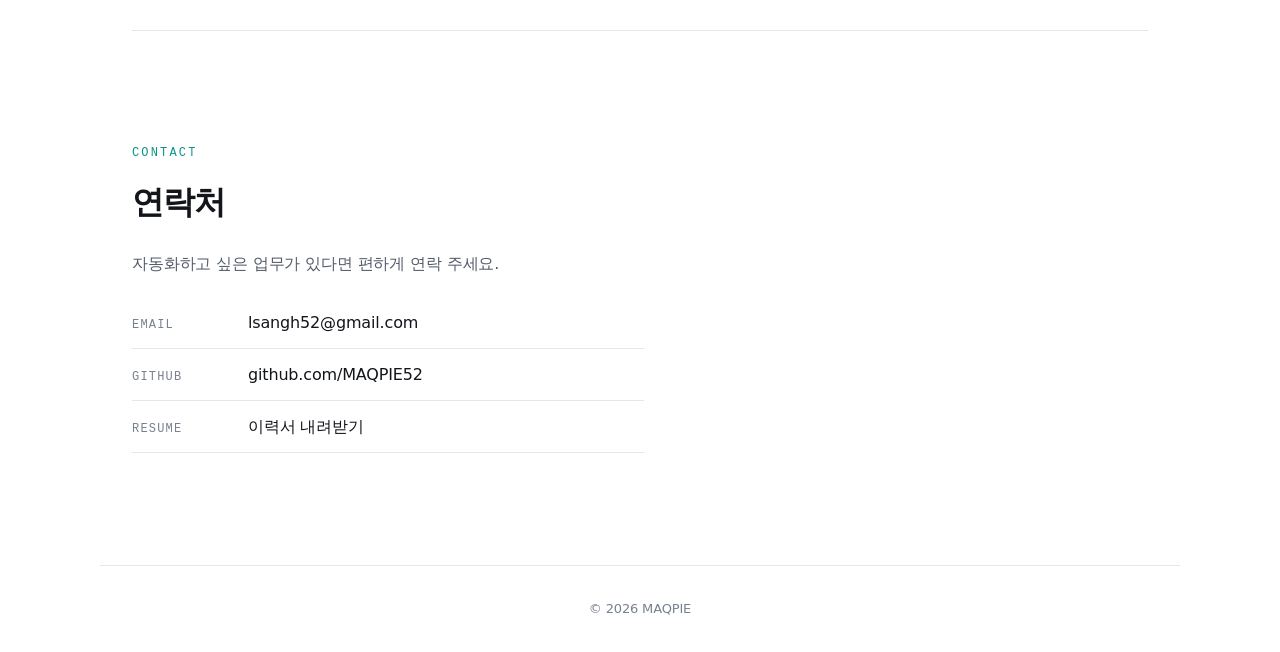
==== commit 2407b40b: "feat: Notion 원본에 맞춰 실제 경력·프로젝트 반영 프로젝트 콘텐츠의 원본을 Notion Portfolio 페이지의 '프로젝트' DB 로 옮기고, 사이트는 그중 '사이트 " ====
--- a/index.html
+++ b/index.html
@@ -4,11 +4,11 @@
         <meta charset="UTF-8">
         <meta name="viewport" content="width=device-width, initial-scale=1.0">
         <meta name="color-scheme" content="dark light">
-        <title>MAQPIE | RPA 개발자 포트폴리오</title>
-        <meta name="description" content="반복 업무를 자동화하는 RPA 개발자 MAQPIE의 포트폴리오. UiPath 기반 업무 자동화 프로젝트를 소개합니다.">
+        <title>이상화 | UiPath RPA 개발자 포트폴리오</title>
+        <meta name="description" content="반복 업무를 자동화하는 UiPath RPA 개발자 이상화의 포트폴리오. 업무 자동화 프로젝트를 소개합니다.">
         <meta property="og:type" content="website">
-        <meta property="og:title" content="MAQPIE | RPA 개발자 포트폴리오">
-        <meta property="og:description" content="반복 업무를 자동화하는 RPA 개발자 MAQPIE의 포트폴리오.">
+        <meta property="og:title" content="이상화 | UiPath RPA 개발자 포트폴리오">
+        <meta property="og:description" content="반복 업무를 자동화하는 UiPath RPA 개발자 이상화의 포트폴리오.">
         <link rel="stylesheet" href="assets/css/reset.css">
         <link rel="stylesheet" href="assets/css/style.css">
     </head>
@@ -21,6 +21,7 @@
                 <nav aria-label="주요 메뉴">
                     <ul class="nav-list">
                         <li><a href="#about">소개</a></li>
+                        <li><a href="#career">경력</a></li>
                         <li><a href="#skills">기술</a></li>
                         <li><a href="#projects">프로젝트</a></li>
                         <li><a href="#contact">연락처</a></li>
@@ -31,7 +32,7 @@
 
         <main id="main">
             <section id="top" class="hero">
-                <p class="eyebrow">RPA Developer</p>
+                <p class="eyebrow">UiPath RPA Developer · 이상화</p>
                 <h1 class="hero__title">
                     사람이 반복하던 일을<br>
                     <span class="accent">소프트웨어가 대신하게</span> 만듭니다
@@ -52,6 +53,10 @@
 
                 <div class="about">
                     <div class="about__text">
+                        <p>
+                            매 프로젝트에서 비즈니스 요구사항을 정확히 이해하고,
+                            이를 효과적인 자동화 솔루션으로 전환하는 데 주력해 왔습니다.
+                        </p>
                         <p>
                             자동화는 도구를 붙이는 일이 아니라 업무를 다시 정리하는 일이라고 생각합니다.
                             그래서 개발보다 절차를 뜯어보는 데 시간을 먼저 씁니다.
@@ -86,6 +91,26 @@
                         </li>
                     </ul>
                 </div>
+            </section>
+
+            <section id="career" class="section">
+                <p class="section__label">Career</p>
+                <h2 class="section__title">경력</h2>
+
+                <ol class="career">
+                    <li class="career__item">
+                        <p class="career__period">2022.12 ~ 재직 중</p>
+                        <div class="career__body">
+                            <h3 class="career__company">SK텔레콤</h3>
+                            <p class="career__role">기업문화팀 RPA 관리자</p>
+                            <p class="career__desc">
+                                사내 업무 프로세스를 UiPath 로 자동화하고 운영합니다.
+                                좌석 예약 정보 집계, 휴가·휴직 월간 통계, 사내 리포트 메일링,
+                                입퇴사자 정보 추출 등 반복되던 업무를 자동화 대상으로 옮겼습니다.
+                            </p>
+                        </div>
+                    </li>
+                </ol>
             </section>
 
             <!-- 기술 스택은 실제 사용 도구에 맞게 자유롭게 더하거나 빼세요 -->
--- a/assets/css/style.css
+++ b/assets/css/style.css
@@ -290,6 +290,54 @@
 }
 
 /* ------------------------------------------------------------------
+   경력
+   ------------------------------------------------------------------ */
+
+.career {
+    display: grid;
+    gap: var(--space-lg);
+}
+
+.career__item {
+    display: grid;
+    grid-template-columns: 10rem 1fr;
+    gap: var(--space-md);
+    padding-bottom: var(--space-lg);
+    border-bottom: 1px solid var(--border);
+}
+
+.career__item:last-child {
+    border-bottom: 0;
+    padding-bottom: 0;
+}
+
+.career__period {
+    font-family: var(--font-mono);
+    font-size: 0.8125rem;
+    color: var(--fg-faint);
+    padding-top: 0.25rem;
+}
+
+.career__company {
+    font-size: 1.0625rem;
+    font-weight: 700;
+    letter-spacing: -0.02em;
+}
+
+.career__role {
+    margin-top: var(--space-2xs);
+    color: var(--accent);
+    font-size: 0.9375rem;
+}
+
+.career__desc {
+    margin-top: var(--space-sm);
+    color: var(--fg-muted);
+    font-size: 0.9375rem;
+    max-width: 60ch;
+}
+
+/* ------------------------------------------------------------------
    기술 스택
    ------------------------------------------------------------------ */
 
@@ -618,9 +666,14 @@
         font-size: 0.875rem;
     }
 
-    .skills__group {
+    .skills__group,
+    .career__item {
         grid-template-columns: 1fr;
         gap: var(--space-xs);
+    }
+
+    .career__period {
+        padding-top: 0;
     }
 
     .contact-list li {
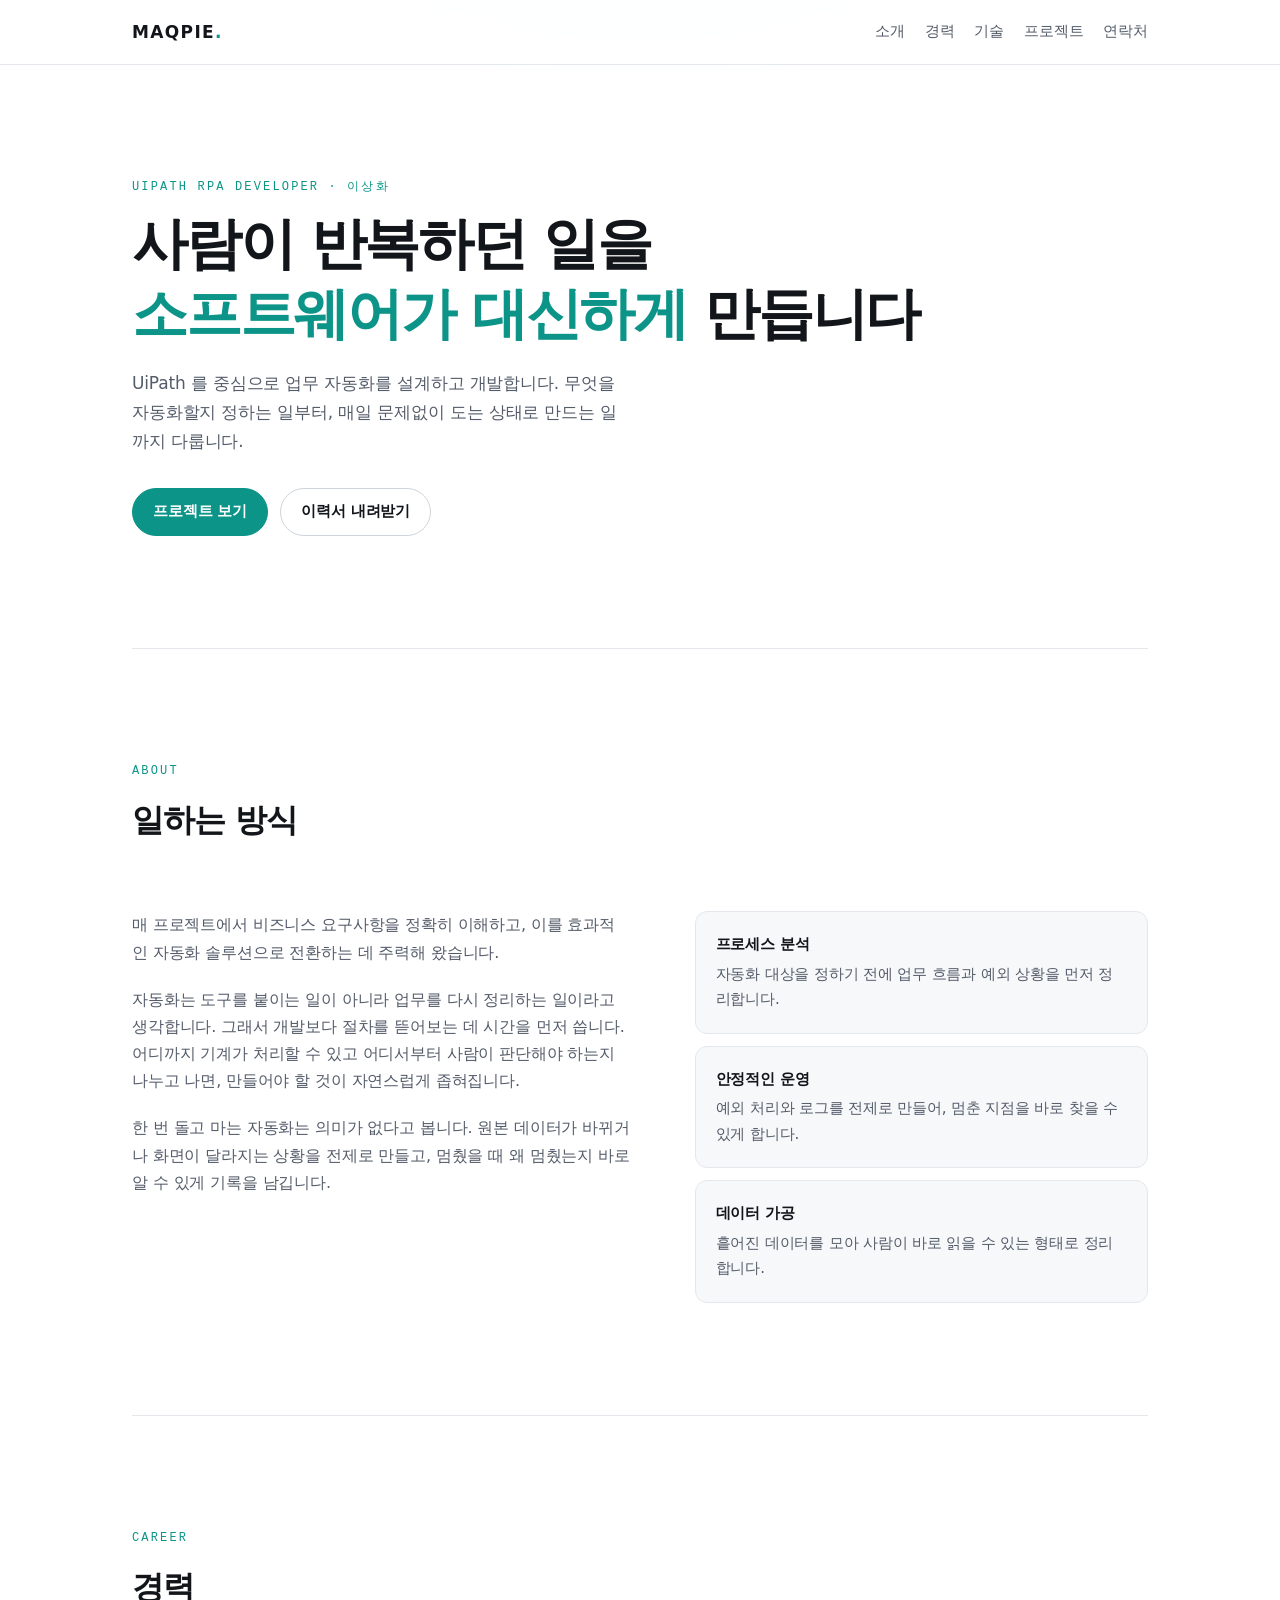
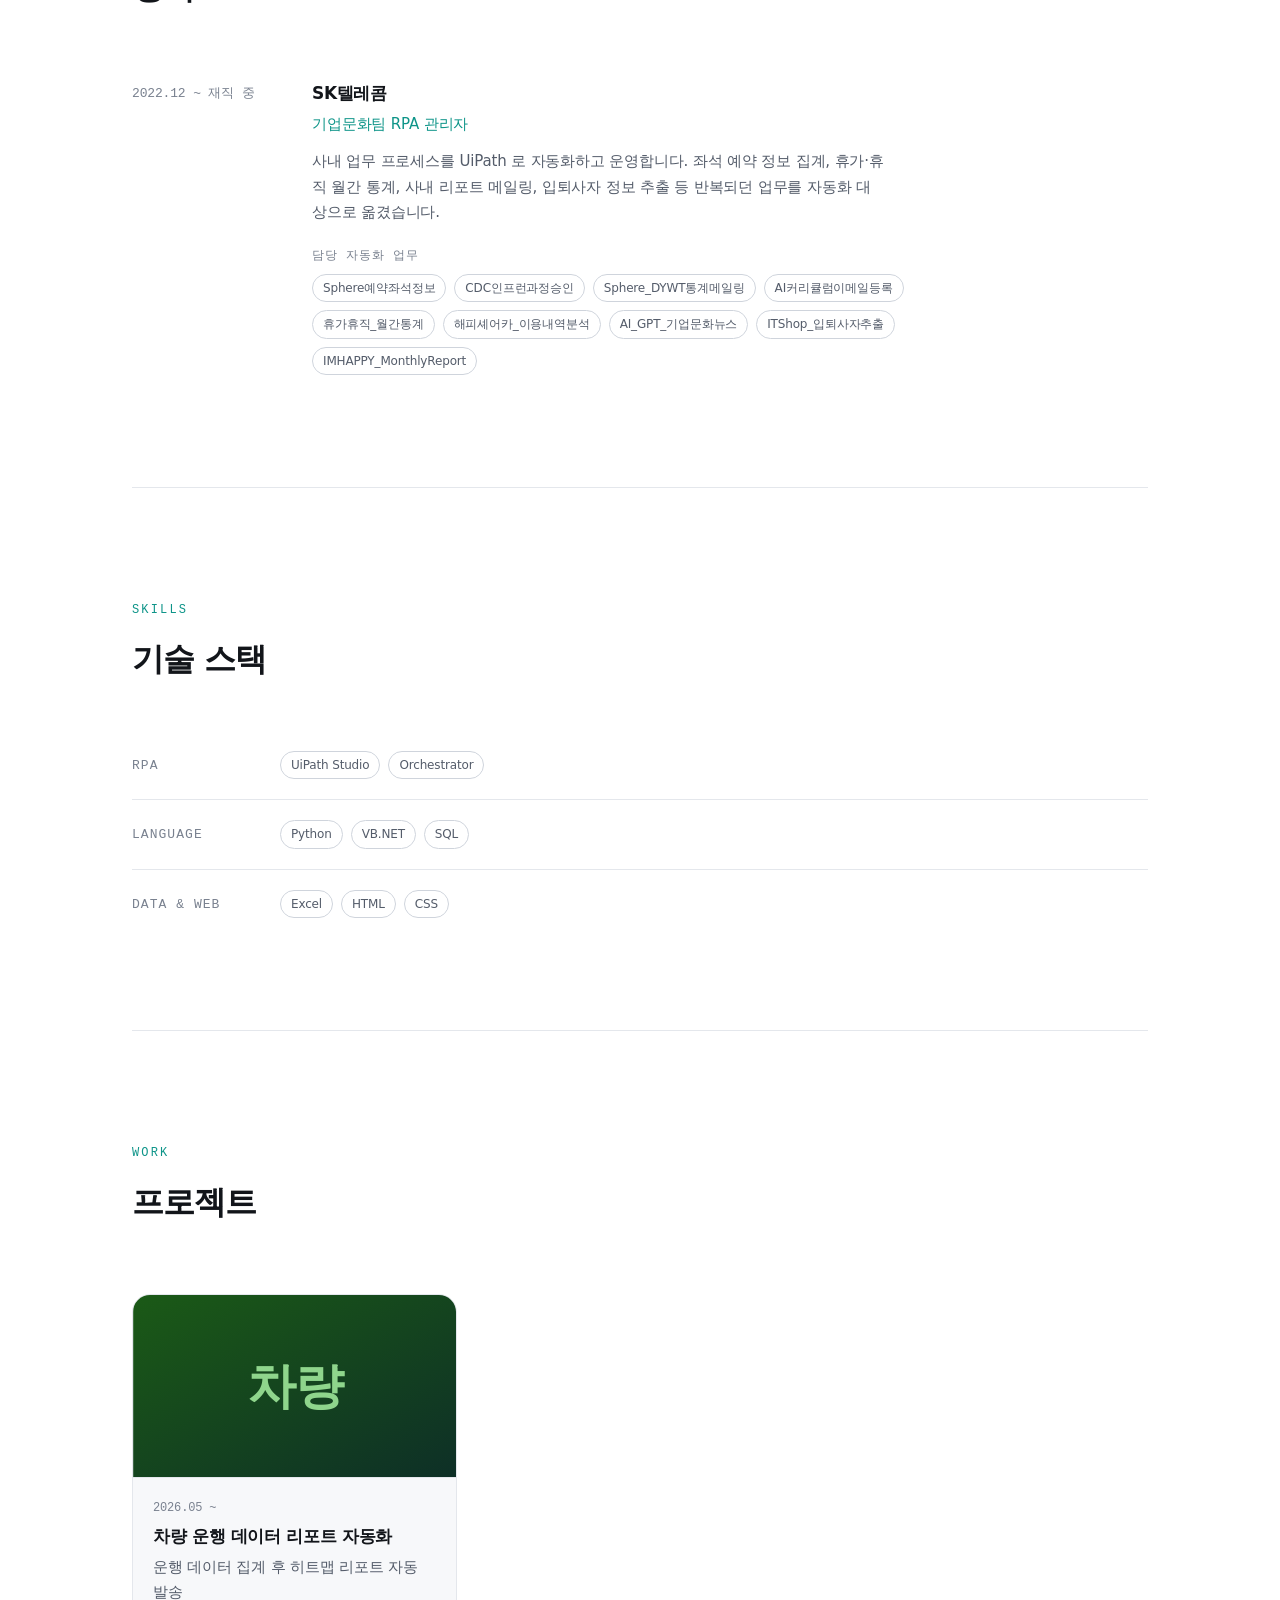
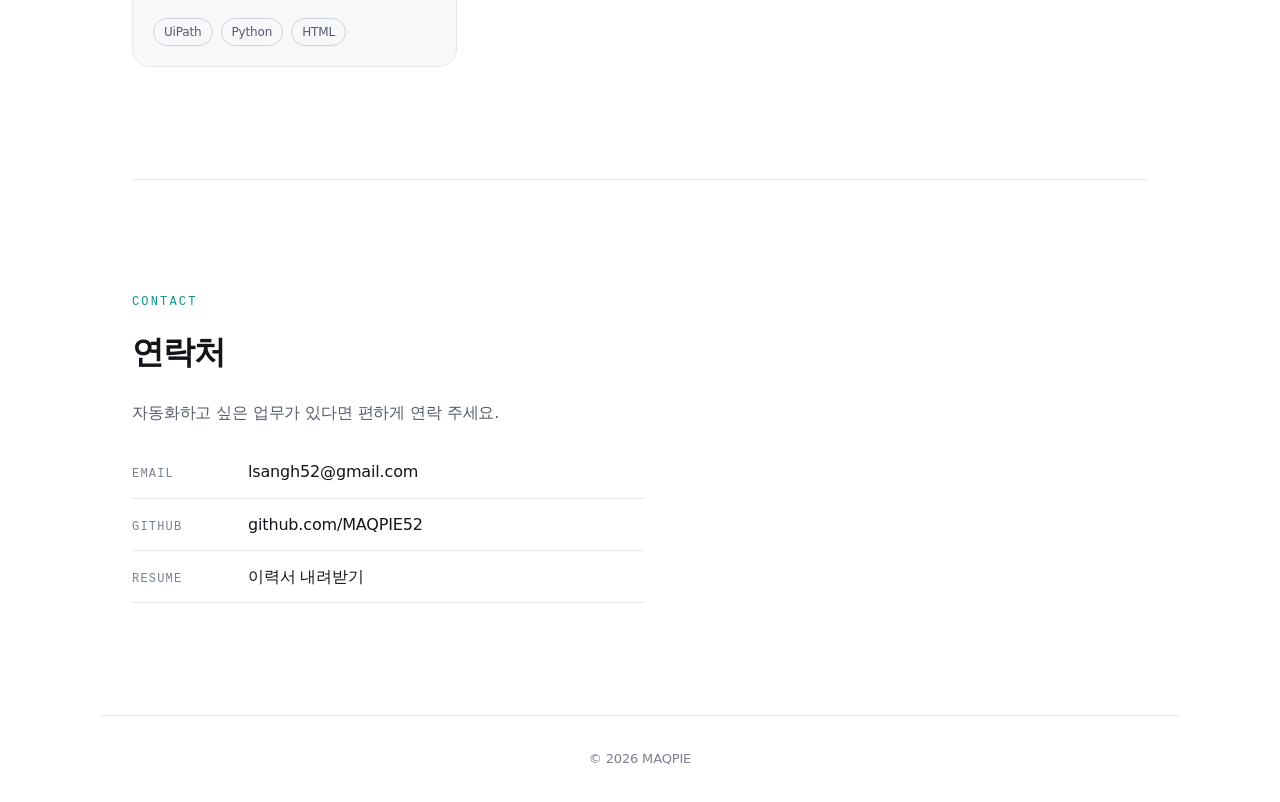
==== commit ee71f895: "feat: 경력에 담당 자동화 업무 목록 공개 세부 내용이 없는 9건을 빈 프로젝트 카드로 만드는 대신, 경력 항목 아래 담당 업무 목록으로 노출했다. 사내 시스템 이름 공개는 본" ====
--- a/index.html
+++ b/index.html
@@ -108,6 +108,19 @@
                                 좌석 예약 정보 집계, 휴가·휴직 월간 통계, 사내 리포트 메일링,
                                 입퇴사자 정보 추출 등 반복되던 업무를 자동화 대상으로 옮겼습니다.
                             </p>
+
+                            <p class="career__works-label">담당 자동화 업무</p>
+                            <ul class="tag-list">
+                                <li class="tag">Sphere예약좌석정보</li>
+                                <li class="tag">CDC인프런과정승인</li>
+                                <li class="tag">Sphere_DYWT통계메일링</li>
+                                <li class="tag">AI커리큘럼이메일등록</li>
+                                <li class="tag">휴가휴직_월간통계</li>
+                                <li class="tag">해피셰어카_이용내역분석</li>
+                                <li class="tag">AI_GPT_기업문화뉴스</li>
+                                <li class="tag">ITShop_입퇴사자추출</li>
+                                <li class="tag">IMHAPPY_MonthlyReport</li>
+                            </ul>
                         </div>
                     </li>
                 </ol>
--- a/assets/css/style.css
+++ b/assets/css/style.css
@@ -337,6 +337,20 @@
     max-width: 60ch;
 }
 
+.career__works-label {
+    margin-top: var(--space-md);
+    font-family: var(--font-mono);
+    font-size: 0.75rem;
+    letter-spacing: 0.08em;
+    text-transform: uppercase;
+    color: var(--fg-faint);
+}
+
+.career__works-label + .tag-list {
+    margin-top: var(--space-xs);
+    max-width: 60ch;
+}
+
 /* ------------------------------------------------------------------
    기술 스택
    ------------------------------------------------------------------ */
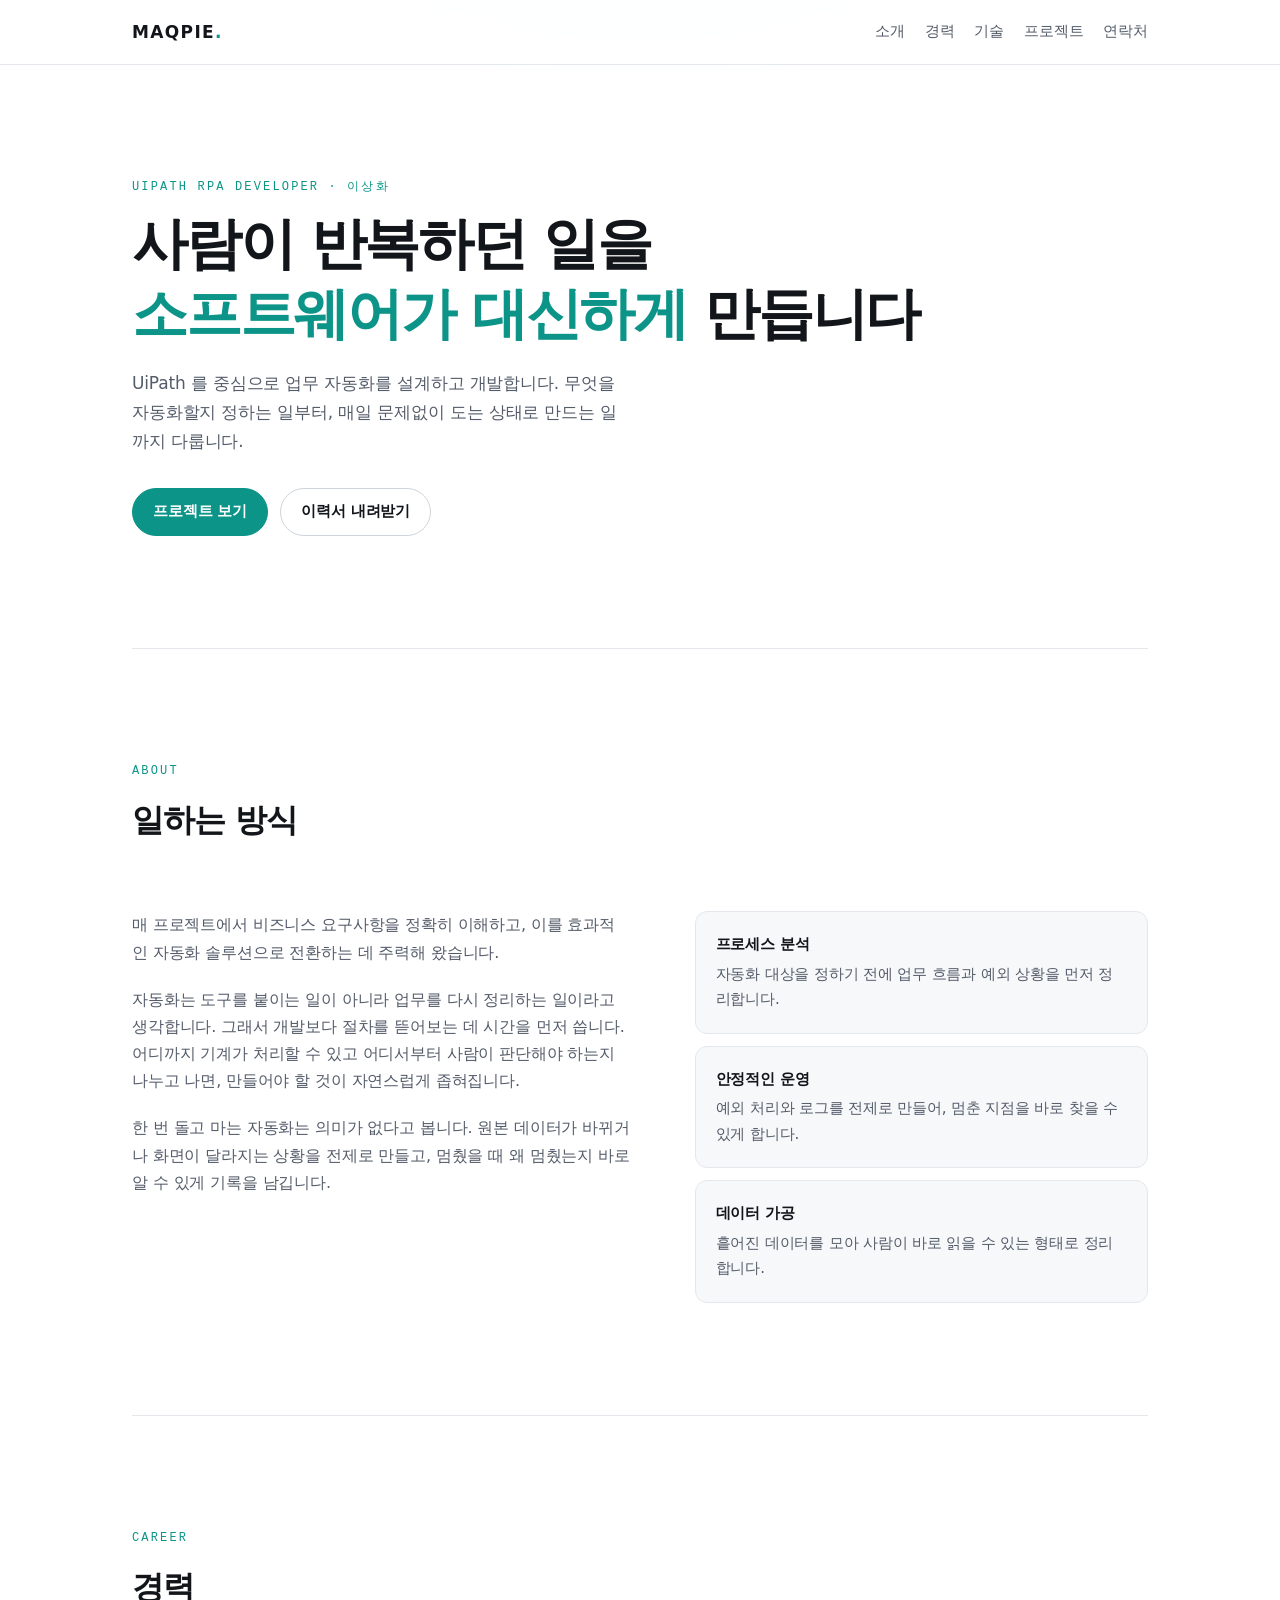
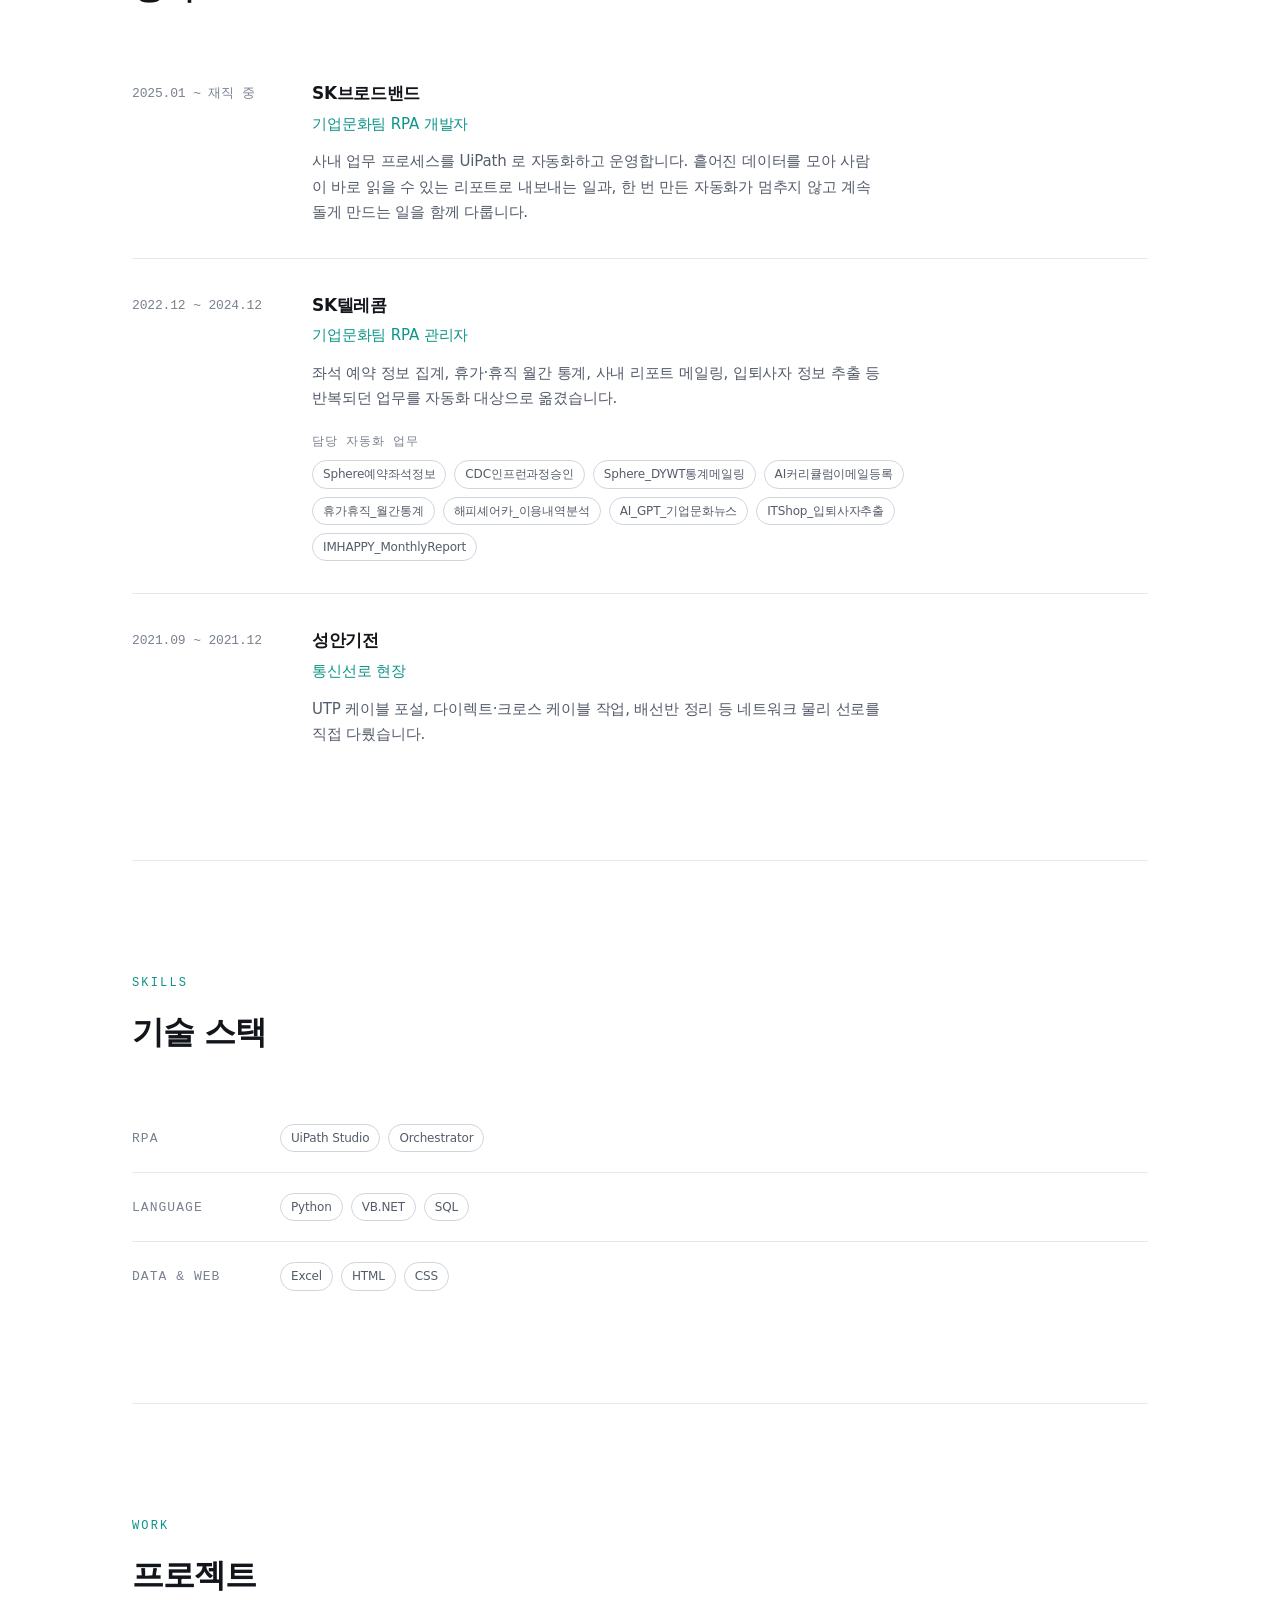
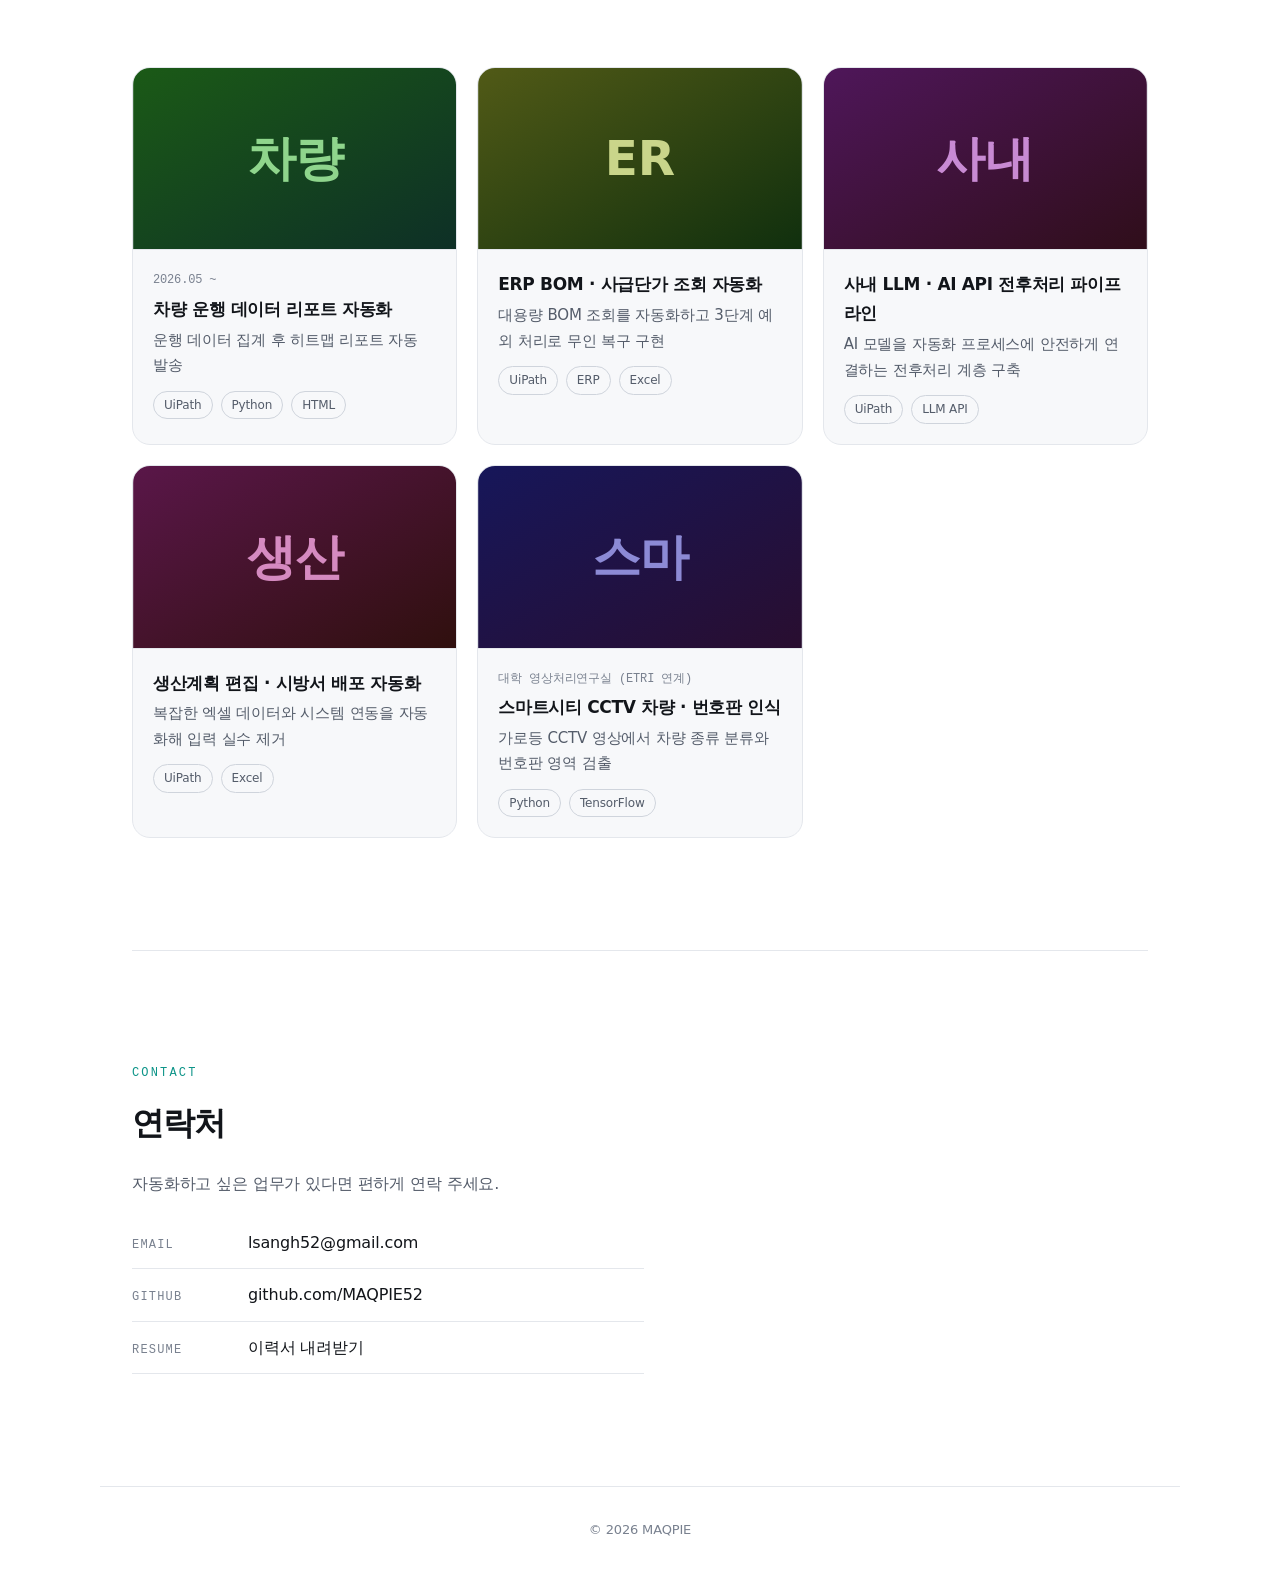
==== commit 55b18f19: "fix: 현재 소속을 SK브로드밴드로 정정하고 경력 3건으로 확장 사이트에 현재 소속이 SK텔레콤 '재직 중' 으로 나가고 있었는데 사실과 다르다. SK텔레콤은 2024.12 에 " ====
--- a/index.html
+++ b/index.html
@@ -99,12 +99,24 @@
 
                 <ol class="career">
                     <li class="career__item">
-                        <p class="career__period">2022.12 ~ 재직 중</p>
+                        <p class="career__period">2025.01 ~ 재직 중</p>
+                        <div class="career__body">
+                            <h3 class="career__company">SK브로드밴드</h3>
+                            <p class="career__role">기업문화팀 RPA 개발자</p>
+                            <p class="career__desc">
+                                사내 업무 프로세스를 UiPath 로 자동화하고 운영합니다.
+                                흩어진 데이터를 모아 사람이 바로 읽을 수 있는 리포트로 내보내는 일과,
+                                한 번 만든 자동화가 멈추지 않고 계속 돌게 만드는 일을 함께 다룹니다.
+                            </p>
+                        </div>
+                    </li>
+
+                    <li class="career__item">
+                        <p class="career__period">2022.12 ~ 2024.12</p>
                         <div class="career__body">
                             <h3 class="career__company">SK텔레콤</h3>
                             <p class="career__role">기업문화팀 RPA 관리자</p>
                             <p class="career__desc">
-                                사내 업무 프로세스를 UiPath 로 자동화하고 운영합니다.
                                 좌석 예약 정보 집계, 휴가·휴직 월간 통계, 사내 리포트 메일링,
                                 입퇴사자 정보 추출 등 반복되던 업무를 자동화 대상으로 옮겼습니다.
                             </p>
@@ -121,6 +133,18 @@
                                 <li class="tag">ITShop_입퇴사자추출</li>
                                 <li class="tag">IMHAPPY_MonthlyReport</li>
                             </ul>
+                        </div>
+                    </li>
+
+                    <li class="career__item">
+                        <p class="career__period">2021.09 ~ 2021.12</p>
+                        <div class="career__body">
+                            <h3 class="career__company">성안기전</h3>
+                            <p class="career__role">통신선로 현장</p>
+                            <p class="career__desc">
+                                UTP 케이블 포설, 다이렉트·크로스 케이블 작업, 배선반 정리 등
+                                네트워크 물리 선로를 직접 다뤘습니다.
+                            </p>
                         </div>
                     </li>
                 </ol>
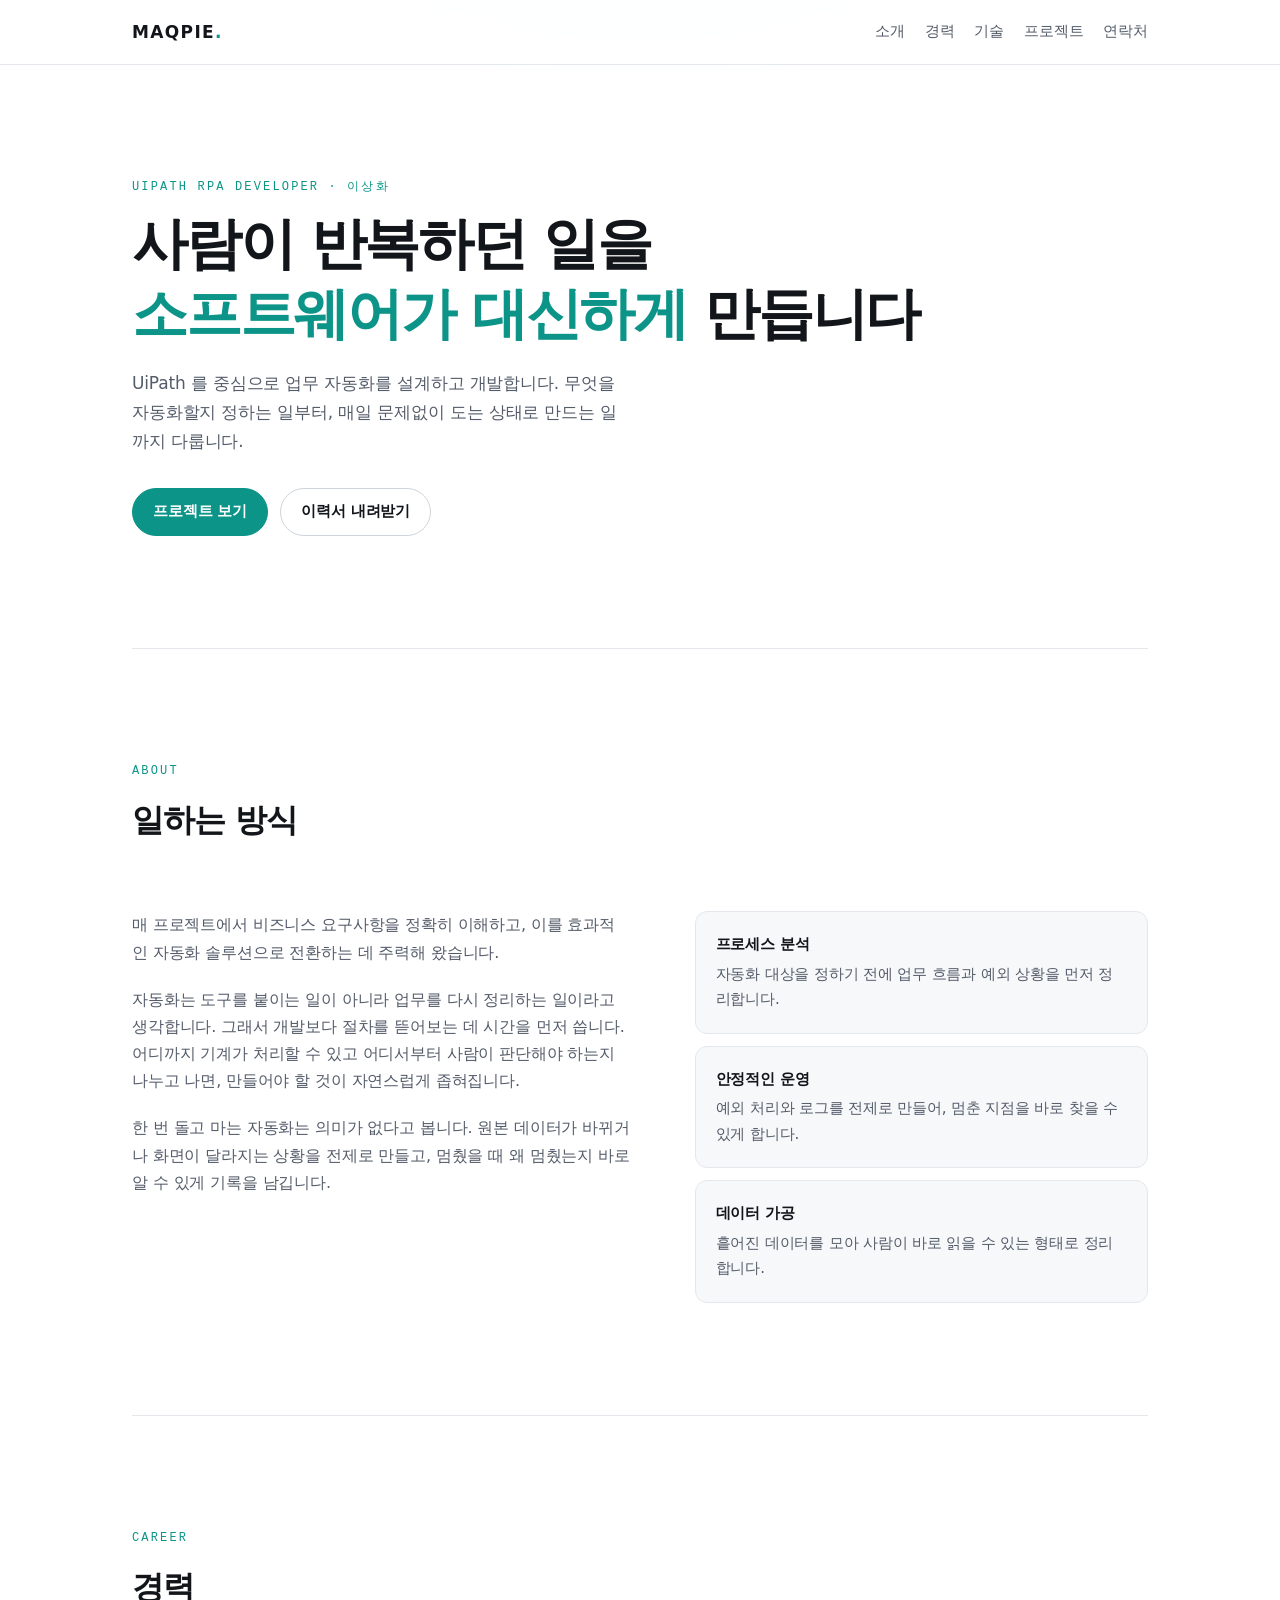
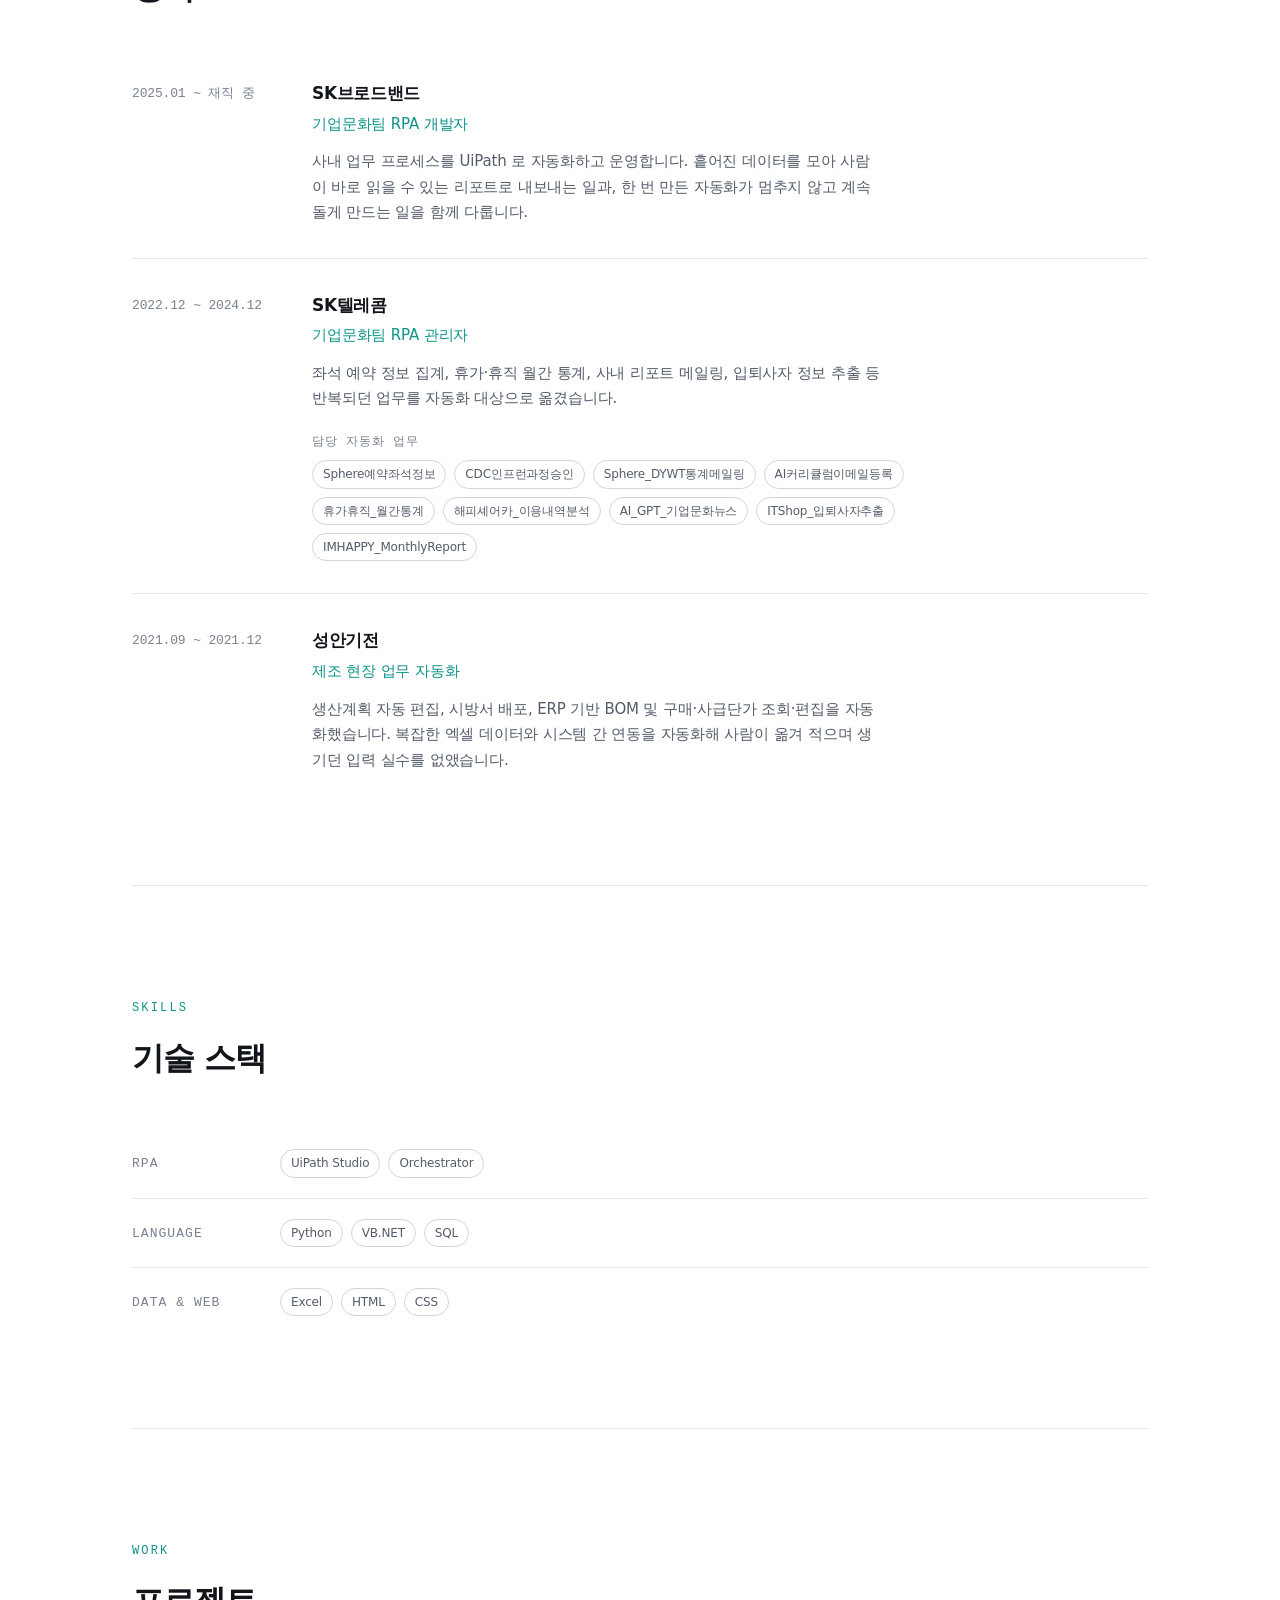
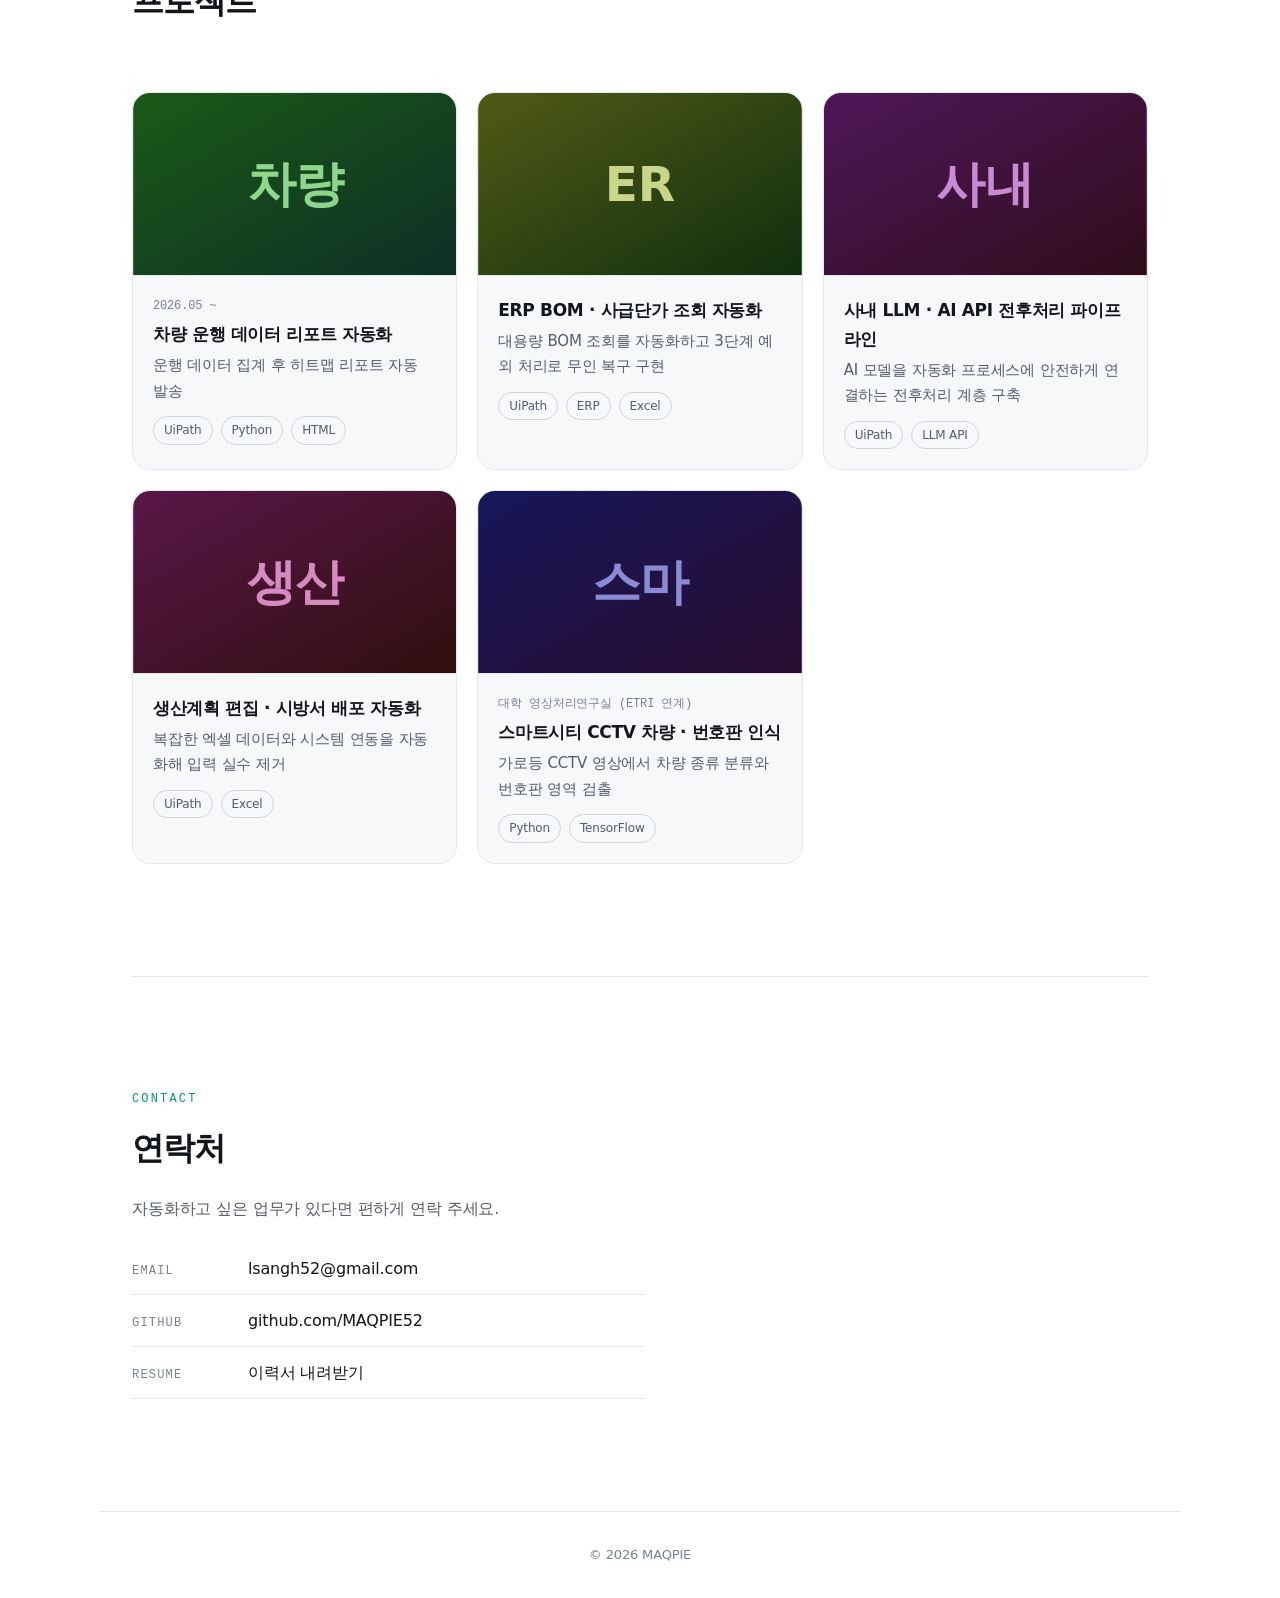
==== commit 4ab996c8: "fix: 성안기전 역할을 제조 현장 업무 자동화로 정정 성안기전을 통신선로 현장으로 넣어뒀는데 사실과 다르다. 성안기전은 제조 현장이고, 통신선로는 그 이전 첫 직장인 시아이티다." ====
--- a/index.html
+++ b/index.html
@@ -140,10 +140,11 @@
                         <p class="career__period">2021.09 ~ 2021.12</p>
                         <div class="career__body">
                             <h3 class="career__company">성안기전</h3>
-                            <p class="career__role">통신선로 현장</p>
+                            <p class="career__role">제조 현장 업무 자동화</p>
                             <p class="career__desc">
-                                UTP 케이블 포설, 다이렉트·크로스 케이블 작업, 배선반 정리 등
-                                네트워크 물리 선로를 직접 다뤘습니다.
+                                생산계획 자동 편집, 시방서 배포, ERP 기반 BOM 및 구매·사급단가
+                                조회·편집을 자동화했습니다. 복잡한 엑셀 데이터와 시스템 간 연동을
+                                자동화해 사람이 옮겨 적으며 생기던 입력 실수를 없앴습니다.
                             </p>
                         </div>
                     </li>
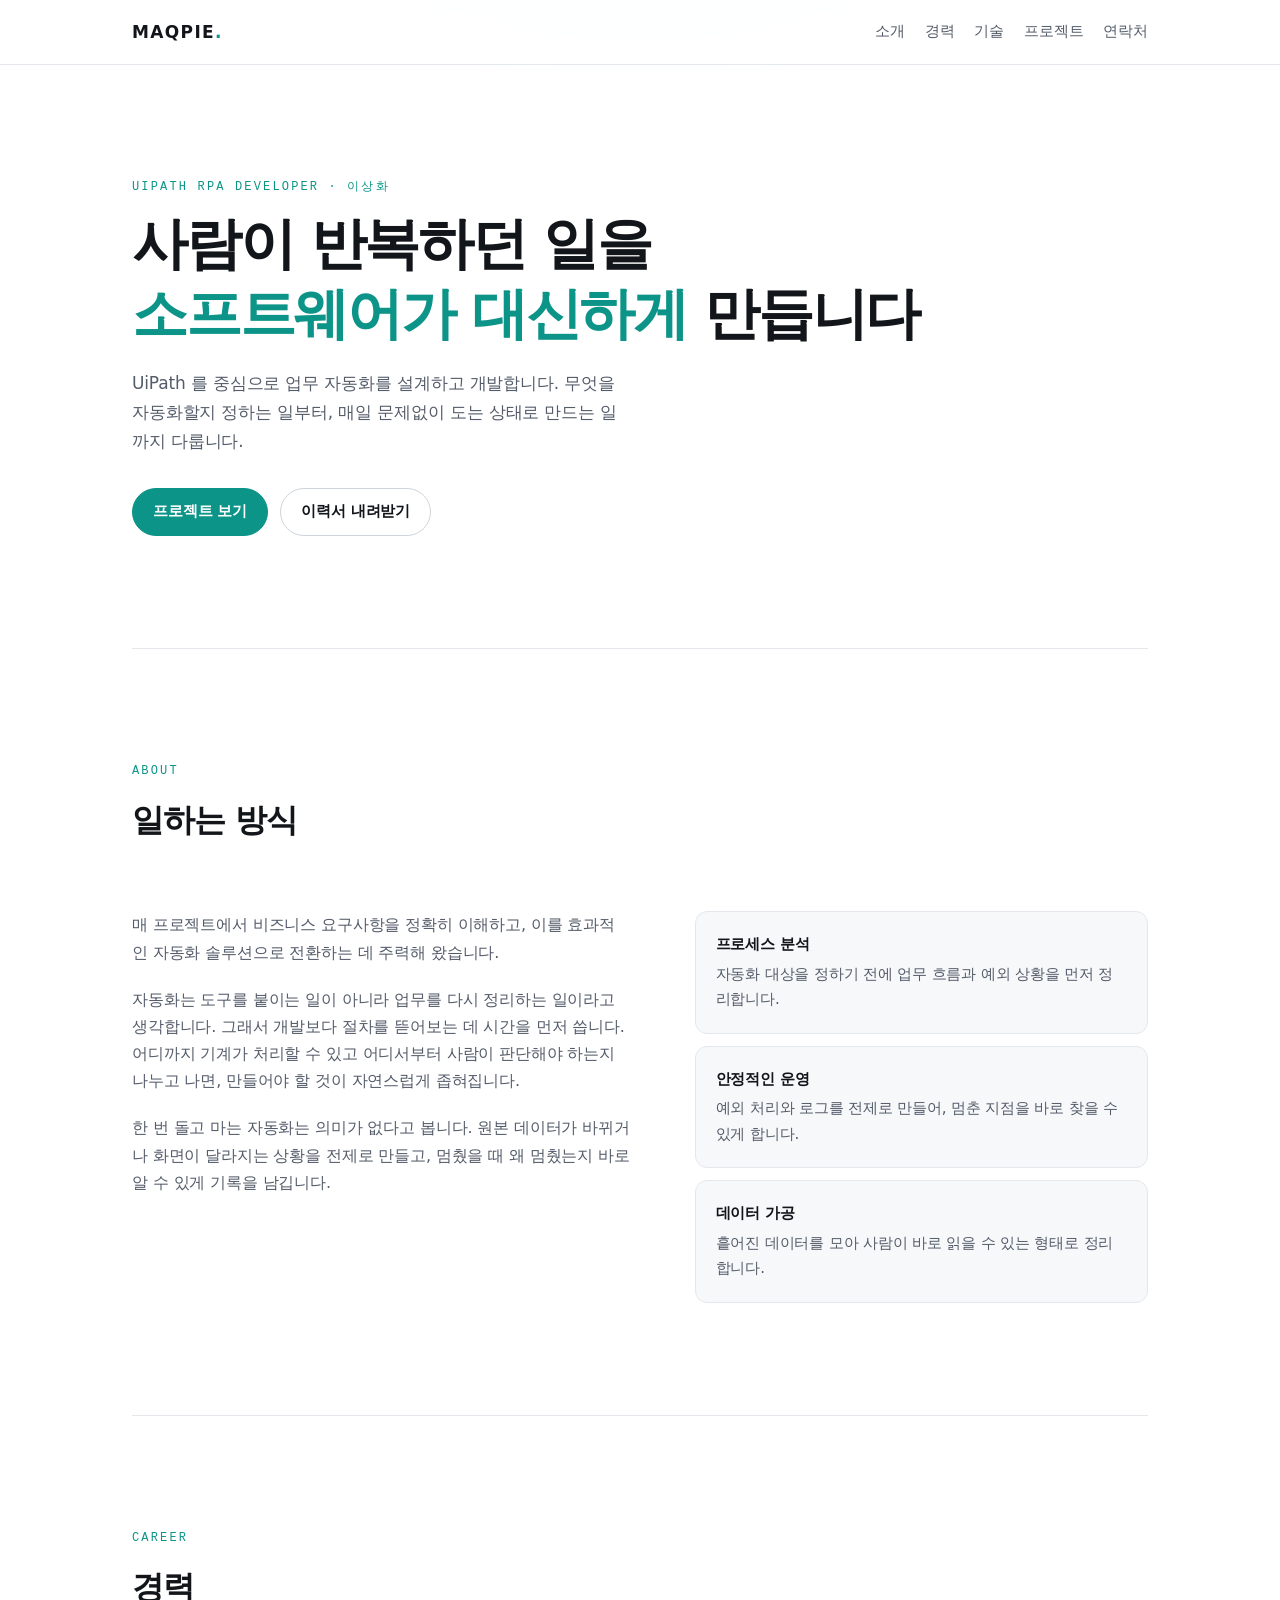
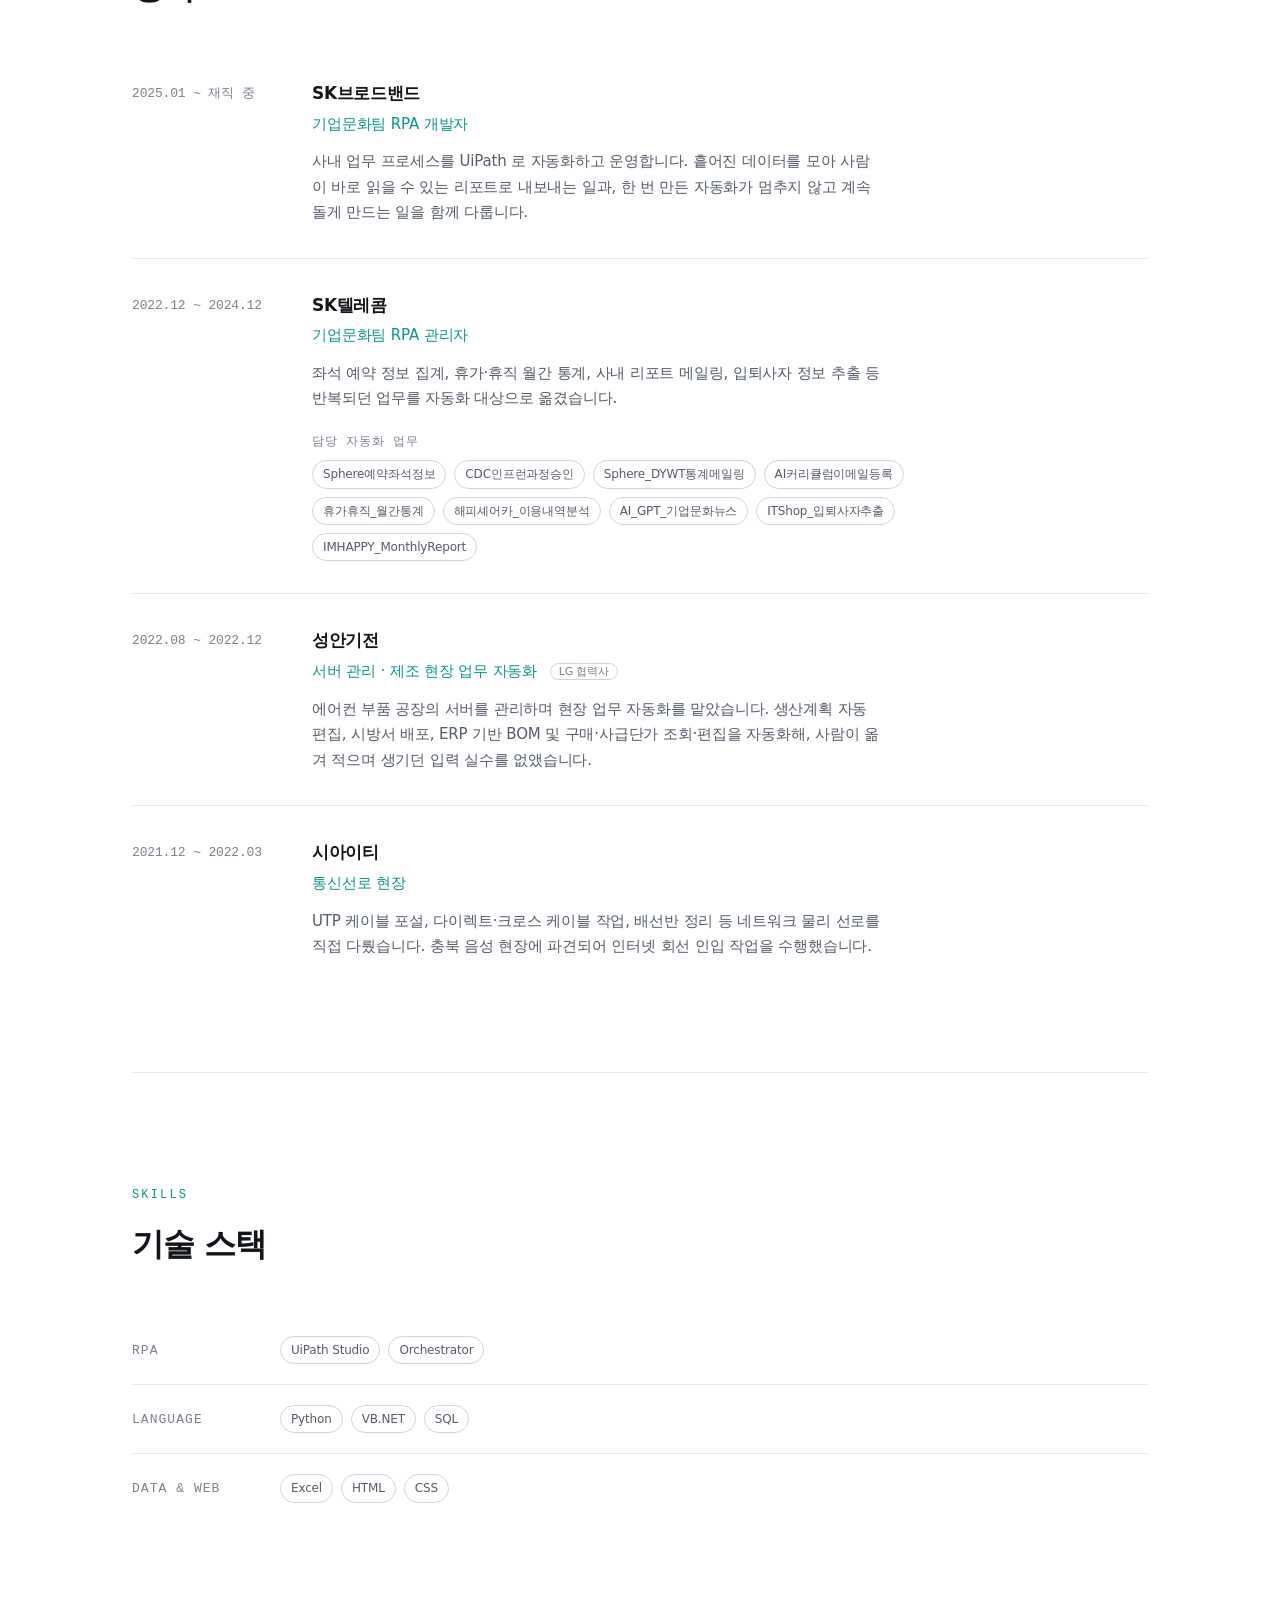
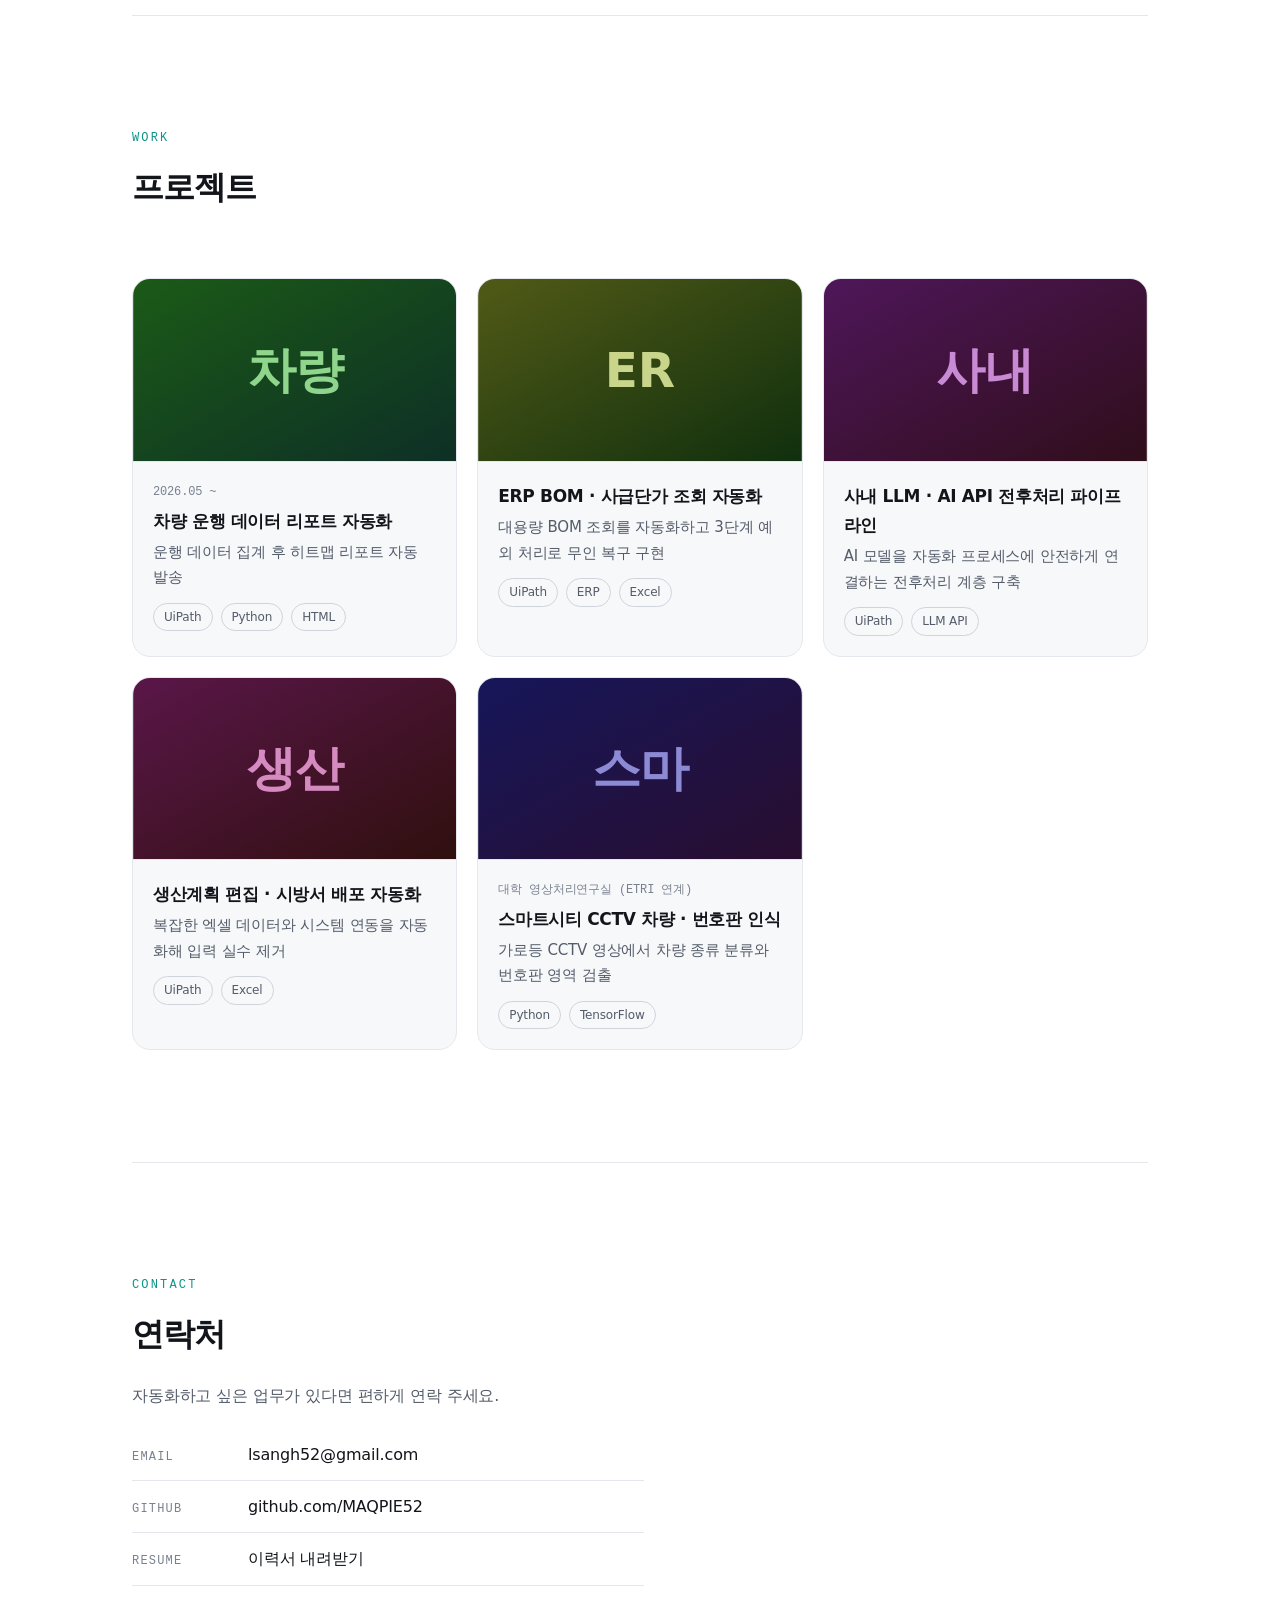
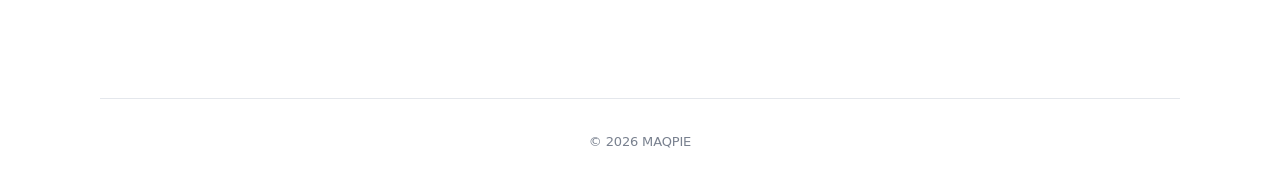
==== commit c44693e8: "fix: 경력 타임라인을 실제 이력대로 정정하고 시아이티 추가 성안기전 기간을 2021.09~2021.12 로 넣어뒀는데 실제로는 2022.08~2022.12 다. 첫 직장인 시아" ====
--- a/index.html
+++ b/index.html
@@ -137,14 +137,27 @@
                     </li>
 
                     <li class="career__item">
-                        <p class="career__period">2021.09 ~ 2021.12</p>
+                        <p class="career__period">2022.08 ~ 2022.12</p>
                         <div class="career__body">
                             <h3 class="career__company">성안기전</h3>
-                            <p class="career__role">제조 현장 업무 자동화</p>
-                            <p class="career__desc">
+                            <p class="career__role">서버 관리 · 제조 현장 업무 자동화 <span class="career__note">LG 협력사</span></p>
+                            <p class="career__desc">
+                                에어컨 부품 공장의 서버를 관리하며 현장 업무 자동화를 맡았습니다.
                                 생산계획 자동 편집, 시방서 배포, ERP 기반 BOM 및 구매·사급단가
-                                조회·편집을 자동화했습니다. 복잡한 엑셀 데이터와 시스템 간 연동을
-                                자동화해 사람이 옮겨 적으며 생기던 입력 실수를 없앴습니다.
+                                조회·편집을 자동화해, 사람이 옮겨 적으며 생기던 입력 실수를 없앴습니다.
+                            </p>
+                        </div>
+                    </li>
+
+                    <li class="career__item">
+                        <p class="career__period">2021.12 ~ 2022.03</p>
+                        <div class="career__body">
+                            <h3 class="career__company">시아이티</h3>
+                            <p class="career__role">통신선로 현장</p>
+                            <p class="career__desc">
+                                UTP 케이블 포설, 다이렉트·크로스 케이블 작업, 배선반 정리 등
+                                네트워크 물리 선로를 직접 다뤘습니다. 충북 음성 현장에 파견되어
+                                인터넷 회선 인입 작업을 수행했습니다.
                             </p>
                         </div>
                     </li>
--- a/assets/css/style.css
+++ b/assets/css/style.css
@@ -330,6 +330,16 @@
     font-size: 0.9375rem;
 }
 
+.career__note {
+    margin-left: var(--space-xs);
+    padding: 0.0625rem 0.5rem;
+    border: 1px solid var(--border-strong);
+    border-radius: 999px;
+    color: var(--fg-faint);
+    font-size: 0.6875rem;
+    vertical-align: 0.1em;
+}
+
 .career__desc {
     margin-top: var(--space-sm);
     color: var(--fg-muted);
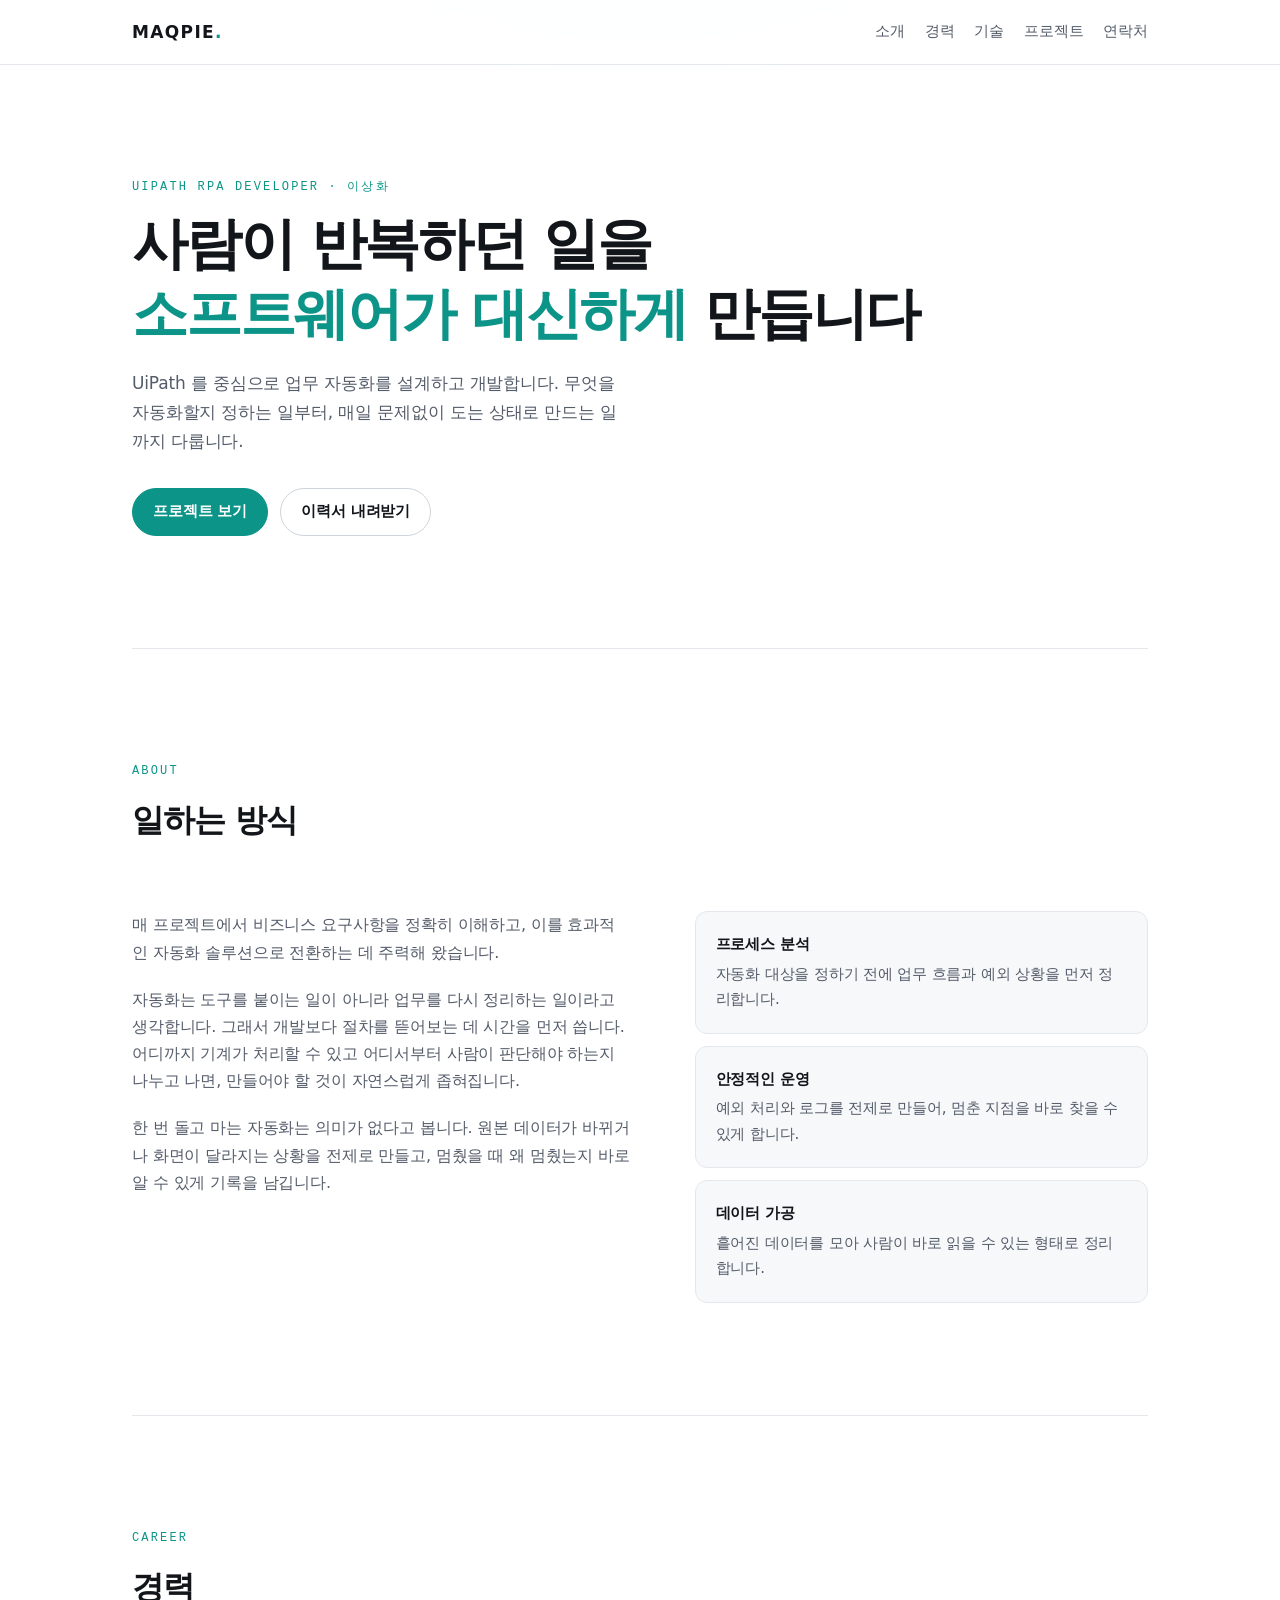
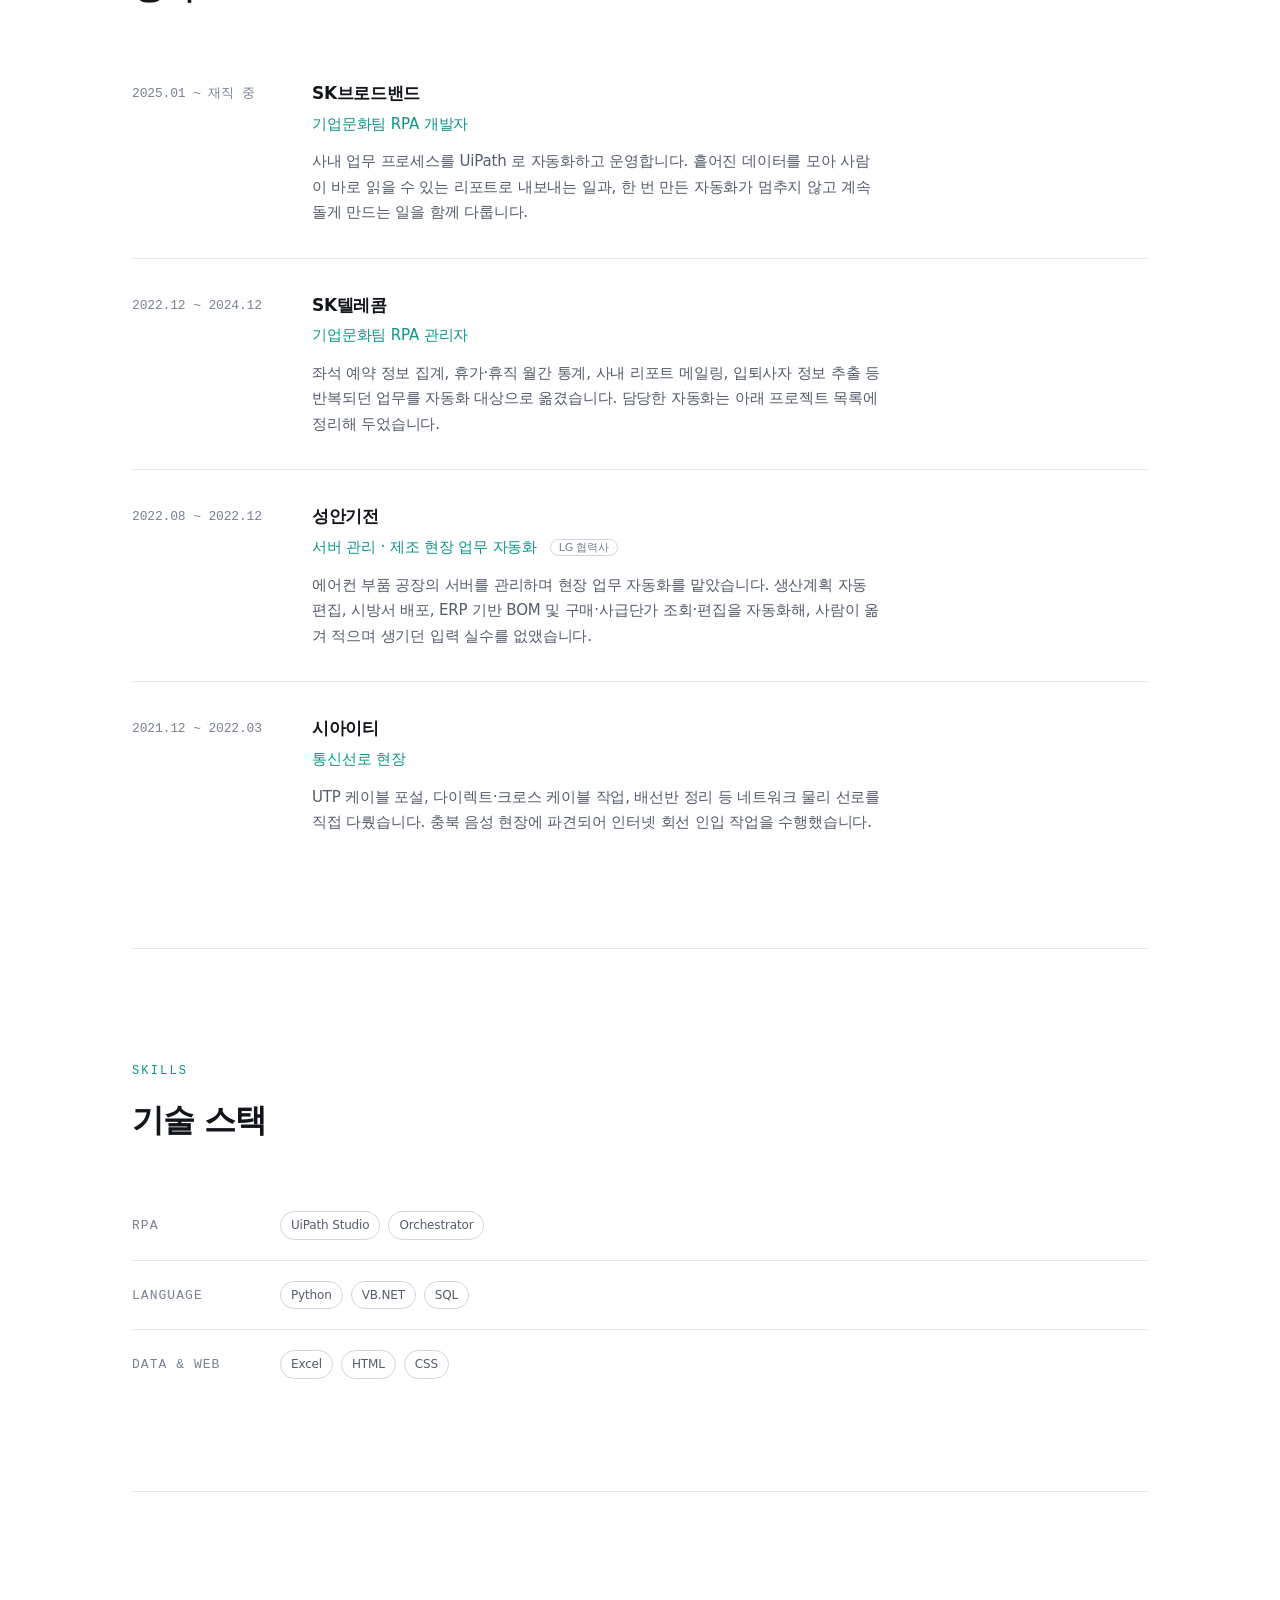
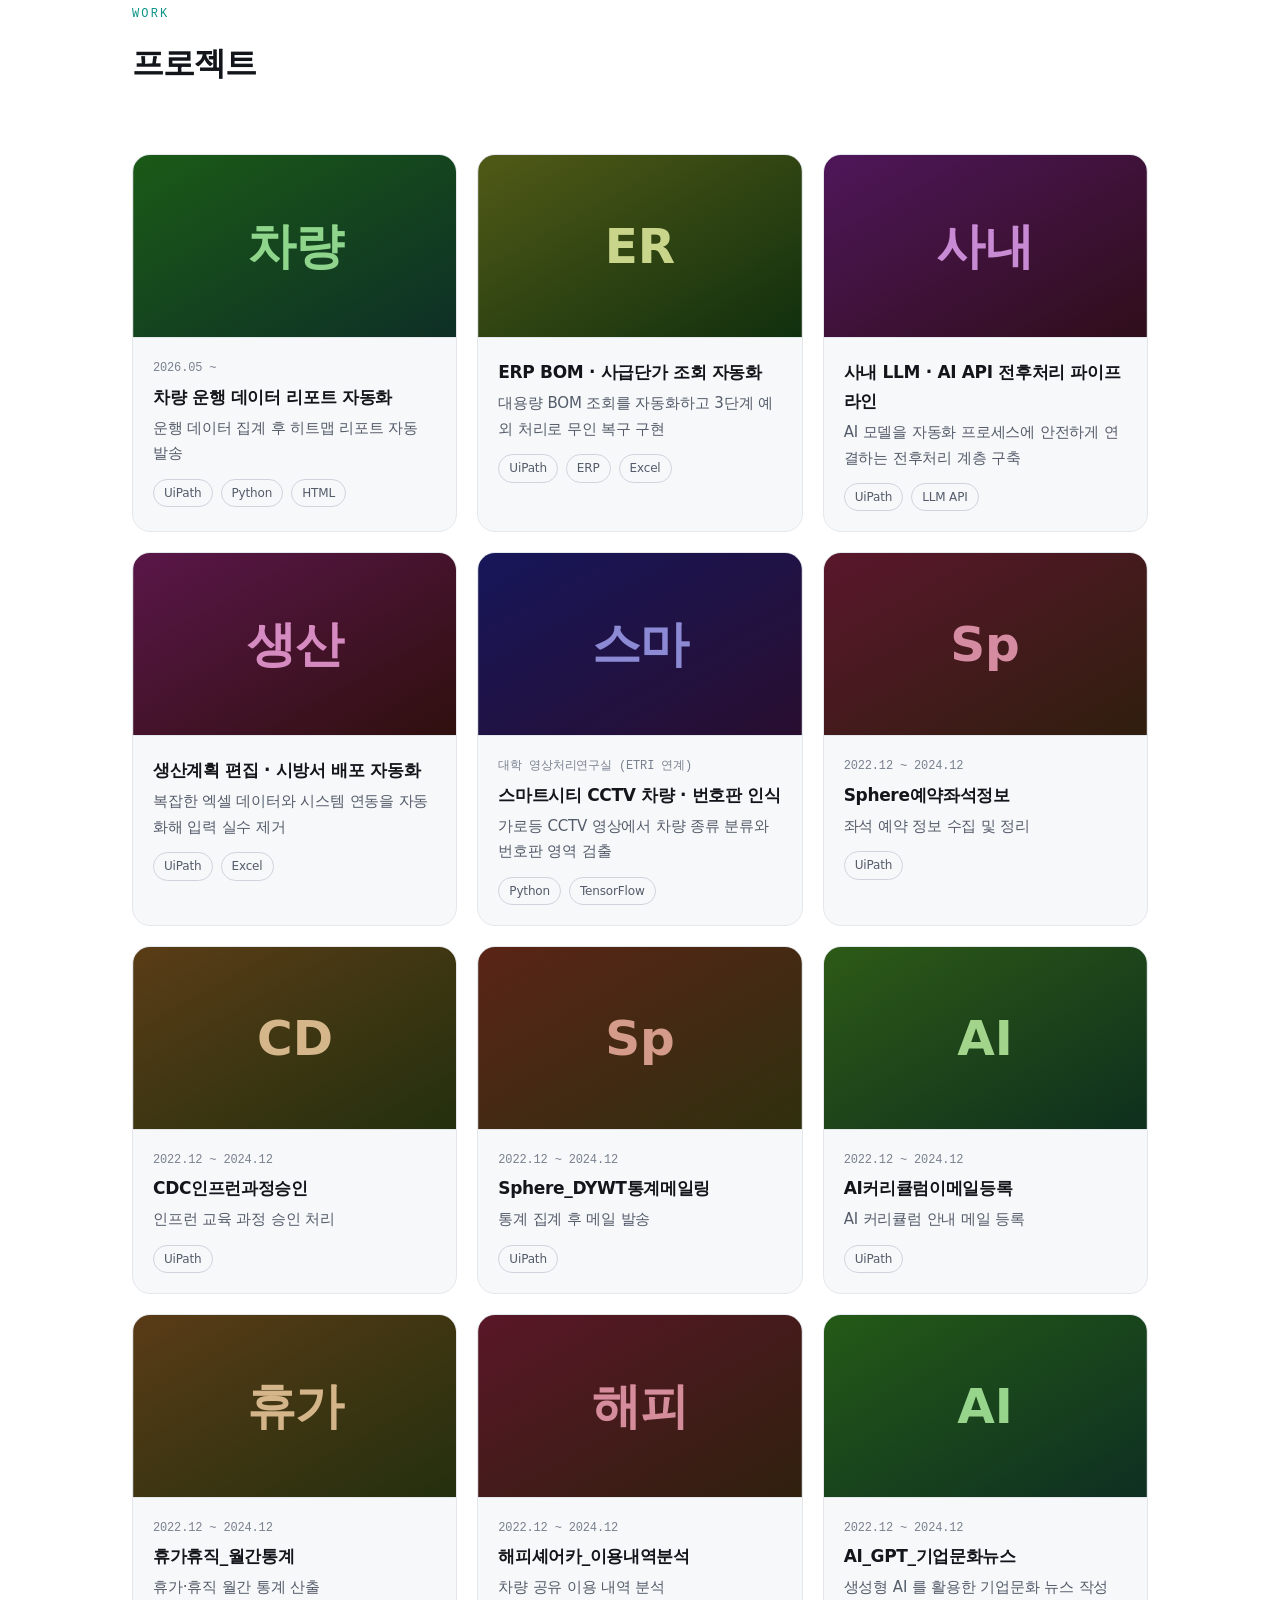
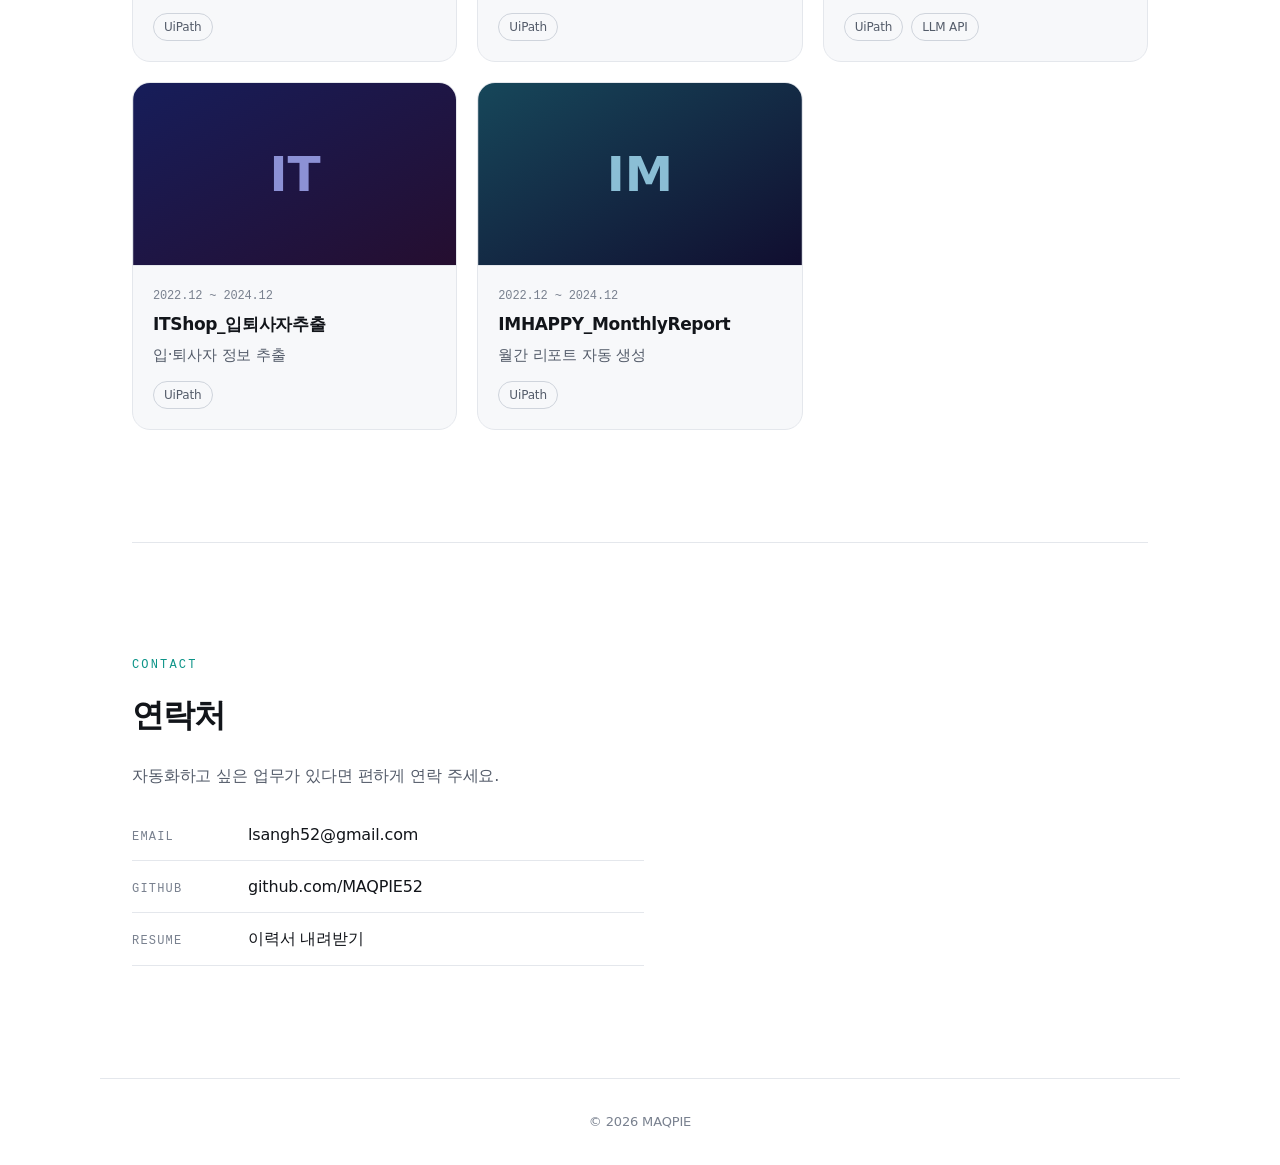
==== commit 11a4706e: "feat: SKT 자동화 9건을 프로젝트 카드로 추가 경력 아래 태그 목록으로만 있던 9건을 프로젝트 카드로 올렸다. 경력의 목록은 이제 중복이라 제거했다.  - projects." ====
--- a/index.html
+++ b/index.html
@@ -119,20 +119,8 @@
                             <p class="career__desc">
                                 좌석 예약 정보 집계, 휴가·휴직 월간 통계, 사내 리포트 메일링,
                                 입퇴사자 정보 추출 등 반복되던 업무를 자동화 대상으로 옮겼습니다.
-                            </p>
-
-                            <p class="career__works-label">담당 자동화 업무</p>
-                            <ul class="tag-list">
-                                <li class="tag">Sphere예약좌석정보</li>
-                                <li class="tag">CDC인프런과정승인</li>
-                                <li class="tag">Sphere_DYWT통계메일링</li>
-                                <li class="tag">AI커리큘럼이메일등록</li>
-                                <li class="tag">휴가휴직_월간통계</li>
-                                <li class="tag">해피셰어카_이용내역분석</li>
-                                <li class="tag">AI_GPT_기업문화뉴스</li>
-                                <li class="tag">ITShop_입퇴사자추출</li>
-                                <li class="tag">IMHAPPY_MonthlyReport</li>
-                            </ul>
+                                담당한 자동화는 아래 프로젝트 목록에 정리해 두었습니다.
+                            </p>
                         </div>
                     </li>
 
--- a/assets/css/style.css
+++ b/assets/css/style.css
@@ -347,20 +347,6 @@
     max-width: 60ch;
 }
 
-.career__works-label {
-    margin-top: var(--space-md);
-    font-family: var(--font-mono);
-    font-size: 0.75rem;
-    letter-spacing: 0.08em;
-    text-transform: uppercase;
-    color: var(--fg-faint);
-}
-
-.career__works-label + .tag-list {
-    margin-top: var(--space-xs);
-    max-width: 60ch;
-}
-
 /* ------------------------------------------------------------------
    기술 스택
    ------------------------------------------------------------------ */
